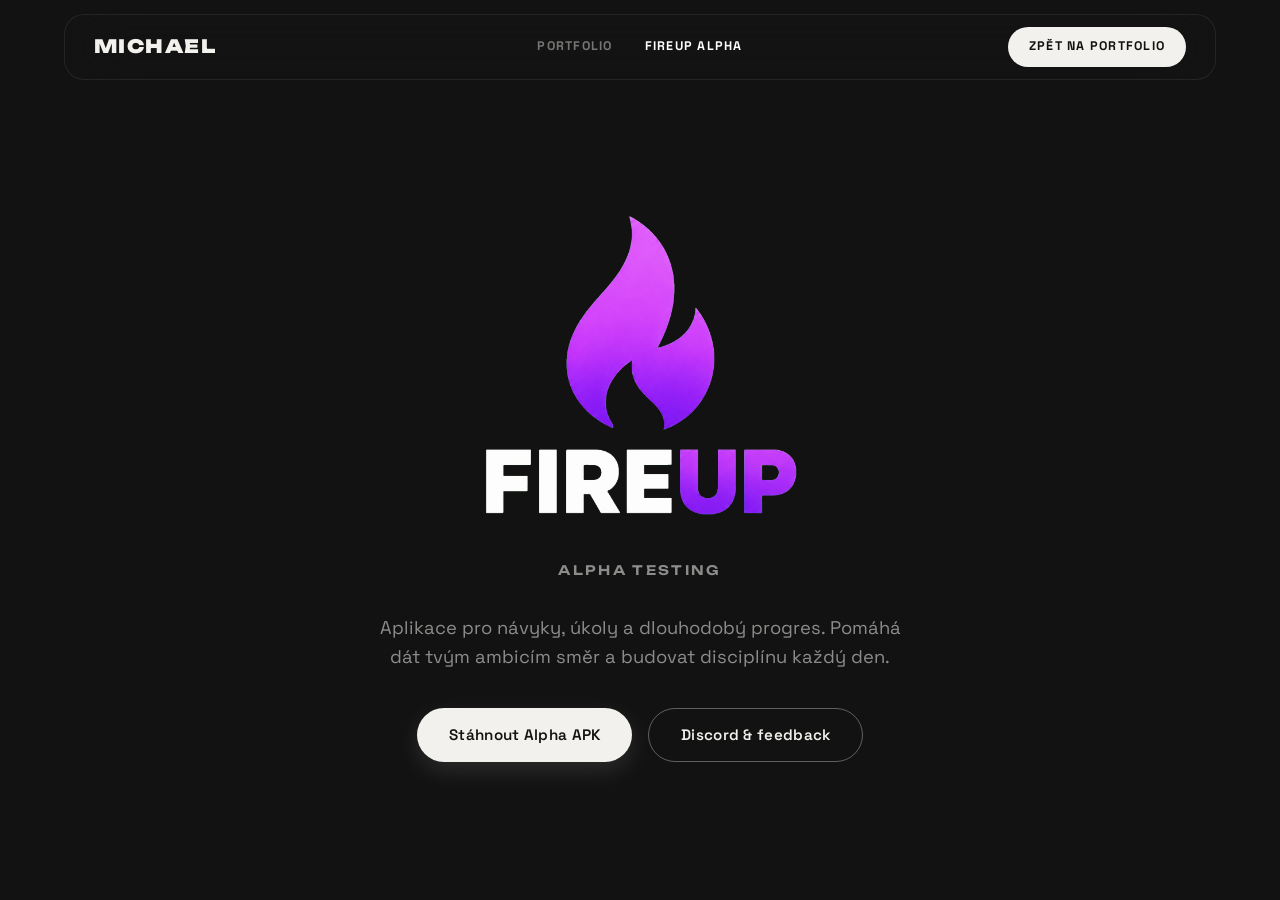
==== fireup-alpha.html @ be960aa8 "Use transparent FireUp Alpha logo" ====
<!doctype html>
<html lang="cs">
<head>
  <meta charset="UTF-8" />
  <meta name="viewport" content="width=device-width, initial-scale=1.0" />
  <meta name="theme-color" content="#121212" />
  <title>FireUp — Alpha Testing</title>
  <meta name="description" content="FireUp Alpha Testing — aplikace pro návyky, úkoly a dlouhodobý progres." />
  <link rel="preconnect" href="https://fonts.googleapis.com" />
  <link rel="preconnect" href="https://fonts.gstatic.com" crossorigin />
  <link href="https://fonts.googleapis.com/css2?family=Unbounded:wght@400;600;800;900&family=Space+Grotesk:wght@300;400;500;600;700&display=swap" rel="stylesheet" />
  <link rel="stylesheet" href="style.css" />
  <style>
    .alpha-nav .nav-links a.active { color: #fff; }
    .alpha-hero { overflow: hidden; }
    .alpha-logo { display: block; width: min(72vw, 360px); margin: 0 auto 1.15rem; }
    .alpha-label { margin: 0; color: var(--text-dim); font: 600 clamp(.68rem, 1.4vw, .82rem)/1 var(--font-display); letter-spacing: .18em; }
    .alpha-hero .hero-desc { max-width: 38rem; }
    .alpha-hero .hero-cta { margin-top: 2.3rem; }
    .alpha-note { margin-top: 1.7rem; color: var(--text-dim); font-size: .8rem; letter-spacing: .04em; }
    @media (max-width: 960px) {
      .alpha-nav .alpha-nav-back { display: inline-flex; font-size: .68rem; padding: .52rem .85rem; }
    }
    @media (max-width: 768px) {
      .alpha-hero { padding-top: 7rem; padding-bottom: 5rem; }
      .alpha-logo { width: min(76vw, 300px); margin-bottom: 1rem; }
      .alpha-hero .hero-desc { margin-top: 1.5rem; max-width: 33rem; }
      .alpha-hero .hero-cta { width: min(100%, 340px); flex-direction: column; gap: .7rem; }
      .alpha-hero .hero-cta .btn { width: 100%; }
      .alpha-note { margin-top: 1.35rem; font-size: .68rem; }
    }
    @media (max-width: 480px) {
      .alpha-nav { left: 10px; right: 10px; }
      .alpha-nav .nav-logo { font-size: .92rem; }
      .alpha-hero .hero-sub-line { font-size: .7rem; letter-spacing: .1em; }
    }
  </style>
</head>
<body>
  <div class="cursor-dot" id="cursorDot"></div>
  <div class="cursor-ring" id="cursorRing"></div>
  <div class="bg-fx" aria-hidden="true">
    <video class="bg-video" autoplay muted loop playsinline preload="auto"><source src="assets/bg-video.mp4" type="video/mp4" /></video>
    <div class="bg-video-overlay"></div>
  </div>
  <header class="nav alpha-nav">
    <a href="index.html#top" class="nav-logo">MICHAEL</a>
    <nav class="nav-links" aria-label="Navigace">
      <a href="index.html#top">Portfolio</a>
      <a href="fireup-alpha.html" class="active">FireUp Alpha</a>
    </nav>
    <div class="nav-right"><a href="index.html#top" class="nav-cta alpha-nav-back">Zpět na portfolio</a></div>
  </header>
  <main>
    <section class="hero alpha-hero">
      <img class="alpha-logo" src="assets/fireup-logo-transparent.png" alt="FireUp" />
      <p class="alpha-label">ALPHA TESTING</p>
      <p class="hero-desc">Aplikace pro návyky, úkoly a dlouhodobý progres. Pomáhá dát tvým ambicím směr a budovat disciplínu každý den.</p>
      <div class="hero-cta">
        <a class="btn btn-primary" href="https://drive.google.com/file/d/1XCFKYwgIGp7cl-cR1j8GHdlt7uGXHxpn/view?usp=sharing" target="_blank" rel="noreferrer">Stáhnout Alpha APK</a>
        <a class="btn btn-ghost" href="https://discord.gg/AG5q3e22E" target="_blank" rel="noreferrer">Discord &amp; feedback</a>
      </div>
    </section>
  </main>
  <script>
    (() => {
      if (!window.matchMedia('(hover: hover)').matches) return;
      const ring = document.getElementById('cursorRing');
      let mouseX = -100, mouseY = -100, ringX = -100, ringY = -100;
      window.addEventListener('mousemove', event => { mouseX = event.clientX; mouseY = event.clientY; }, { passive: true });
      const render = () => {
        ringX += (mouseX - ringX) * .32;
        ringY += (mouseY - ringY) * .32;
        ring.style.transform = `translate(${ringX}px, ${ringY}px) translate(-50%, -50%)`;
        requestAnimationFrame(render);
      };
      document.querySelectorAll('a').forEach(link => {
        link.addEventListener('mouseenter', () => ring.classList.add('hovering'));
        link.addEventListener('mouseleave', () => ring.classList.remove('hovering'));
      });
      render();
    })();
  </script>
</body>
</html>
---- style.css ----
/* ============================================================
   MICHAEL — Video Editor Portfolio
   Neon / motion — dark base, violet–cyan–magenta glow
   ============================================================ */

:root {
  --bg: #121212;
  --bg-soft: #1b1b1a;
  --ink: #f2f1ed;
  --ink-soft: #d8d6d1;
  --gray: #8f8d88;
  --text: #f2f1ed;
  --text-dim: rgba(242, 241, 237, 0.55);
  --card: rgba(255, 255, 255, 0.04);
  --border: rgba(255, 255, 255, 0.12);
  --font-display: 'Unbounded', sans-serif;
  --font-body: 'Space Grotesk', sans-serif;
  --ease: cubic-bezier(0.22, 1, 0.36, 1);
}

* { margin: 0; padding: 0; box-sizing: border-box; }

html {
  scrollbar-width: none;
  width: 100%;
  overflow-x: hidden;
}

body {
  background: var(--bg);
  color: var(--text);
  font-family: var(--font-body);
  overflow-x: hidden;
  line-height: 1.6;
  -ms-overflow-style: none;
  width: 100%;
  max-width: 100%;
}

html::-webkit-scrollbar,
body::-webkit-scrollbar {
  display: none;
}

::selection { background: var(--ink); color: var(--bg); }

a { color: inherit; text-decoration: none; }

.accent {
  background: linear-gradient(120deg, var(--ink), var(--gray));
  -webkit-background-clip: text;
  background-clip: text;
  color: transparent;
}

.gradient-text {
  background: linear-gradient(120deg, var(--ink) 0%, var(--gray) 50%, var(--ink) 100%);
  background-size: 200% 200%;
  -webkit-background-clip: text;
  background-clip: text;
  color: transparent;
  animation: gradientShift 6s ease infinite;
}

@keyframes gradientShift {
  0%, 100% { background-position: 0% 50%; }
  50% { background-position: 100% 50%; }
}

.outline-text {
  color: transparent;
  -webkit-text-stroke: 1.5px rgba(242, 241, 237, 0.75);
}

/* ===== PRELOADER ===== */
.preloader {
  position: fixed;
  inset: 0;
  background: var(--bg);
  z-index: 1000;
  display: flex;
  align-items: center;
  justify-content: center;
  transition: opacity 0.6s var(--ease), visibility 0.6s;
}
.preloader.done { opacity: 0; visibility: hidden; }
.preloader-inner { text-align: center; }
.preloader-logo-img {
  height: clamp(56px, 10vw, 88px);
  display: block;
  margin: 0 auto 1.2rem;
  animation: pulse 2s ease infinite;
}
.preloader-count {
  font-size: 0.9rem;
  letter-spacing: 0.3em;
  color: var(--text-dim);
}

/* ===== CURSOR ===== */
.cursor-dot, .cursor-ring {
  position: fixed;
  top: 0; left: 0;
  pointer-events: none;
  border-radius: 50%;
  z-index: 999;
  transform: translate(-50%, -50%);
}
.cursor-dot { display: none; }
.cursor-ring {
  width: 26px; height: 26px;
  background: #ffffff;
  mix-blend-mode: difference;
  transition: width 0.25s var(--ease), height 0.25s var(--ease);
}
.cursor-ring.hovering {
  width: 58px; height: 58px;
}
@media (hover: hover) and (min-width: 769px) {
  html,
  body,
  a,
  button,
  input,
  textarea,
  select,
  label,
  video,
  .work-card,
  [role="button"] {
    cursor: none !important;
  }
}
@media (hover: none), (max-width: 768px) {
  .cursor-dot, .cursor-ring { display: none; }
}

/* ===== BACKGROUND FX — fullscreen video ===== */
.bg-fx { position: fixed; inset: 0; z-index: -1; overflow: hidden; background: var(--bg); }
.bg-video {
  position: absolute;
  inset: 0;
  width: 100%;
  height: 100%;
  object-fit: cover;
}
.bg-video-overlay {
  position: absolute;
  inset: 0;
  background: linear-gradient(to bottom, rgba(18, 18, 18, 0.55), rgba(18, 18, 18, 0.78));
}

/* ===== NAV — floating rounded bar, pill items ===== */
.nav {
  position: fixed;
  top: 14px; left: 15%; right: 15%;
  z-index: 100;
  display: flex;
  align-items: center;
  justify-content: space-between;
  gap: 1rem;
  padding: 0.75rem clamp(1.1rem, 3vw, 1.8rem);
  background: rgba(20, 20, 20, 0.5);
  backdrop-filter: blur(32px) saturate(150%);
  -webkit-backdrop-filter: blur(32px) saturate(150%);
  border: 1px solid rgba(255, 255, 255, 0.08);
  border-radius: 20px;
  transition: background 0.4s;
  color: #f2f1ed;
}
.nav.scrolled { background: rgba(20, 20, 20, 0.75); }
.nav-logo {
  font-family: var(--font-display);
  font-weight: 900;
  font-size: 1.15rem;
  letter-spacing: 0.08em;
}
.nav-links {
  display: flex;
  gap: 0.3rem;
  position: absolute;
  left: 50%;
  transform: translateX(-50%);
}
.nav-links a {
  font-size: 0.78rem;
  font-weight: 700;
  letter-spacing: 0.1em;
  text-transform: uppercase;
  color: rgba(242, 241, 237, 0.45);
  padding: 0.55rem 0.85rem;
  transition: color 0.3s;
}
.nav-links a:hover { color: rgba(242, 241, 237, 0.8); }
.nav-links a.active {
  color: #ffffff;
}

.nav-right { display: flex; align-items: center; gap: 0.7rem; }

.lang-switch {
  display: flex;
  align-items: center;
  border: 1px solid rgba(255, 255, 255, 0.16);
  border-radius: 999px;
  padding: 0.22rem;
  font-size: 0.75rem;
  font-weight: 700;
  letter-spacing: 0.08em;
}
.lang-switch button {
  background: none;
  border: none;
  color: rgba(242, 241, 237, 0.45);
  font: inherit;
  cursor: pointer;
  padding: 0.32rem 0.75rem;
  border-radius: 999px;
  transition: color 0.3s, background 0.3s;
}
.lang-switch button.active {
  color: #121212;
  background: #f2f1ed;
}

.nav-cta {
  display: inline-flex;
  align-items: center;
  background: #f2f1ed;
  color: #121212;
  font-size: 0.78rem;
  font-weight: 700;
  letter-spacing: 0.1em;
  text-transform: uppercase;
  padding: 0.62rem 1.3rem;
  border-radius: 999px;
  transition: transform 0.3s var(--ease), box-shadow 0.3s;
  will-change: transform;
}
.nav-cta:hover { box-shadow: 0 6px 22px rgba(242, 241, 237, 0.25); }

.nav-burger {
  display: none;
  background: none;
  border: none;
  cursor: pointer;
  flex-direction: column;
  gap: 6px;
  padding: 6px;
}
.nav-burger span {
  display: block;
  width: 26px; height: 2px;
  background: #f2f1ed;
  transition: transform 0.35s var(--ease), opacity 0.3s;
}
.nav-burger.open span:first-child { transform: translateY(4px) rotate(45deg); }
.nav-burger.open span:last-child { transform: translateY(-4px) rotate(-45deg); }

.mobile-menu {
  position: fixed;
  inset: 0;
  z-index: 90;
  background: rgba(16, 16, 16, 0.96);
  backdrop-filter: blur(20px);
  color: #f2f1ed;
  display: flex;
  flex-direction: column;
  align-items: center;
  justify-content: center;
  gap: 2.2rem;
  opacity: 0;
  visibility: hidden;
  transition: opacity 0.4s, visibility 0.4s;
}
.mobile-menu.open { opacity: 1; visibility: visible; }
.mobile-menu a {
  font-family: var(--font-display);
  font-size: 1.6rem;
  font-weight: 600;
}

/* ===== BUTTONS ===== */
.btn {
  display: inline-flex;
  align-items: center;
  justify-content: center;
  padding: 0.85rem 2rem;
  border-radius: 999px;
  font-weight: 600;
  font-size: 0.95rem;
  letter-spacing: 0.02em;
  transition: transform 0.3s var(--ease), box-shadow 0.3s, background 0.3s, color 0.3s;
  will-change: transform;
}
.btn-small { padding: 0.55rem 1.3rem; font-size: 0.85rem; }
.btn-primary, .btn-small {
  background: var(--ink);
  color: #121212;
  box-shadow: 0 8px 24px rgba(242, 241, 237, 0.12);
}
.btn-primary:hover, .btn-small:hover {
  box-shadow: 0 12px 36px rgba(242, 241, 237, 0.22);
}
.btn-ghost {
  border: 1px solid rgba(242, 241, 237, 0.35);
  color: var(--text);
  background: transparent;
}
.btn-ghost:hover {
  border-color: var(--ink);
  background: rgba(255, 255, 255, 0.06);
}

/* ===== HERO ===== */
.hero {
  min-height: 100svh;
  display: flex;
  flex-direction: column;
  justify-content: center;
  align-items: center;
  text-align: center;
  padding: 7rem clamp(1.2rem, 4vw, 3rem) 4rem;
  position: relative;
}
.hero-eyebrow {
  display: inline-flex;
  align-items: center;
  gap: 0.6rem;
  font-size: 0.85rem;
  letter-spacing: 0.15em;
  text-transform: uppercase;
  color: var(--text-dim);
  border: 1px solid var(--border);
  border-radius: 999px;
  padding: 0.5rem 1.2rem;
  margin-bottom: 2.2rem;
  background: var(--card);
}
.pulse-dot {
  width: 8px; height: 8px;
  border-radius: 50%;
  background: var(--ink);
  animation: pulse 1.8s ease infinite;
}
@keyframes pulse {
  0%, 100% { transform: scale(1); opacity: 1; }
  50% { transform: scale(0.6); opacity: 0.5; }
}

.hero-title {
  font-family: var(--font-display);
  font-weight: 900;
  line-height: 1.02;
  display: flex;
  flex-direction: column;
  align-items: stretch;
  gap: 0.6rem;
  width: fit-content;
  max-width: 100%;
}
.hero-line {
  display: block;
  font-size: clamp(3.2rem, 12vw, 9rem);
  overflow: hidden;
}
.hero-word {
  display: inline-block;
  animation: riseUp 1s var(--ease) both;
  animation-delay: 0.15s;
}
.accent-red {
  color: #ff2d2d;
}
.hero-word.gradient-text { animation-delay: 0.28s; }
@keyframes riseUp {
  from { transform: translateY(110%); }
  to { transform: translateY(0); }
}
.hero-sub-line {
  font-family: 'Syne', sans-serif;
  font-size: clamp(0.95rem, 2.7vw, 1.85rem);
  font-weight: 700;
  letter-spacing: 0.065em;
  display: flex;
  align-items: center;
  justify-content: space-between;
  gap: clamp(0.22rem, 0.8vw, 0.72rem);
  flex-wrap: nowrap;
  width: 100%;
  overflow: visible;
  animation: fadeIn 1.2s ease 0.55s both;
}
.hero-role {
  white-space: nowrap;
  background: linear-gradient(120deg, var(--ink) 0%, var(--gray) 50%, var(--ink) 100%);
  background-size: 200% 200%;
  -webkit-background-clip: text;
  background-clip: text;
  color: transparent;
  animation: gradientShift 6s ease infinite;
}
.hero-amp {
  white-space: nowrap;
}
.hero-amp {
  font-family: var(--font-body);
  font-weight: 300;
  color: rgba(242, 241, 237, 0.4);
}
@keyframes fadeIn { from { opacity: 0; } to { opacity: 1; } }

.hero-desc {
  max-width: min(920px, 100%);
  margin-top: 2.2rem;
  color: var(--text-dim);
  font-size: clamp(1rem, 1.6vw, 1.15rem);
  text-wrap: balance;
}
.hero-desc br {
  display: block;
}
.hero-cta {
  display: flex;
  gap: 1rem;
  margin-top: 2.6rem;
  flex-wrap: nowrap;
  justify-content: center;
}
.hero-scroll {
  position: absolute;
  bottom: 2rem;
  display: flex;
  flex-direction: column;
  align-items: center;
  gap: 0.6rem;
  font-size: 0.75rem;
  letter-spacing: 0.3em;
  text-transform: uppercase;
  color: var(--text-dim);
}
.scroll-line {
  width: 1px; height: 48px;
  background: linear-gradient(to bottom, var(--ink), transparent);
  animation: scrollPulse 2s ease infinite;
  transform-origin: top;
}
@keyframes scrollPulse {
  0% { transform: scaleY(0); opacity: 1; }
  70% { transform: scaleY(1); opacity: 1; }
  100% { transform: scaleY(1); opacity: 0; }
}

/* ===== MARQUEE ===== */
.marquee {
  overflow: hidden;
  position: relative;
  width: 100%;
  max-width: 100%;
  margin-inline: 0;
  border-top: 1px solid var(--border);
  border-bottom: 1px solid var(--border);
  padding: 1.1rem 0;
  background: rgba(10, 10, 10, 0.42);
  backdrop-filter: blur(18px) brightness(0.72);
  -webkit-backdrop-filter: blur(18px) brightness(0.72);
}
.marquee-track {
  display: flex;
  align-items: center;
  gap: 2.5rem;
  min-width: max-content;
  width: max-content;
  animation: marquee 68s linear infinite;
  font-family: var(--font-display);
  font-size: 1rem;
  font-weight: 600;
  letter-spacing: 0.12em;
  white-space: nowrap;
}
.marquee-track i {
  font-style: normal;
  color: rgba(242, 241, 237, 0.35);
}
@keyframes marquee { to { transform: translateX(-50%); } }
.marquee:hover .marquee-track { animation-play-state: paused; }

/* ===== SECTIONS ===== */
.section {
  max-width: 1200px;
  margin: 0 auto;
  padding: clamp(5rem, 10vw, 8.5rem) clamp(1.2rem, 4vw, 3rem);
  position: relative;
  z-index: 1;
}
.section::before,
.stats::before,
.footer::before {
  content: '';
  position: absolute;
  top: 0;
  bottom: 0;
  left: 50%;
  width: 100vw;
  transform: translateX(-50%);
  z-index: -1;
  background: rgba(10, 10, 10, 0.38);
  backdrop-filter: blur(16px) brightness(0.78);
  -webkit-backdrop-filter: blur(16px) brightness(0.78);
  pointer-events: none;
}
.section-head { margin-bottom: 3.5rem; position: relative; }
.section-num {
  font-family: var(--font-display);
  font-size: 0.85rem;
  font-weight: 600;
  color: var(--gray);
  letter-spacing: 0.3em;
  display: block;
  margin-bottom: 0.8rem;
}
.section-head h2 {
  font-family: var(--font-display);
  font-size: clamp(2rem, 5.5vw, 3.6rem);
  font-weight: 800;
  line-height: 1.1;
}
.section-head p {
  margin-top: 1rem;
  color: var(--text-dim);
  max-width: 480px;
  font-size: 1.05rem;
}

/* ===== WORK GRID ===== */
.work-group + .work-group { margin-top: 3.2rem; }
.work-group-label {
  font-family: 'Syne', sans-serif;
  font-size: 0.82rem;
  font-weight: 700;
  letter-spacing: 0.28em;
  text-transform: uppercase;
  color: var(--gray);
  margin-bottom: 1.3rem;
  display: flex;
  align-items: center;
  gap: 1rem;
}
.work-group-label::after {
  content: '';
  flex: 1;
  height: 1px;
  background: var(--border);
}
.work-grid {
  display: grid;
  grid-template-columns: repeat(auto-fill, minmax(300px, 1fr));
  gap: 1.6rem;
}
.reels-grid { grid-template-columns: repeat(3, minmax(0, 1fr)); }
.reels-grid .work-thumb { aspect-ratio: 9 / 16; }
.reels-grid .work-views {
  bottom: auto;
  top: 1rem;
  left: 50%;
  transform: translateX(-50%);
  font-size: 1.05rem;
  padding: 0.5rem 1.1rem;
  gap: 0.5rem;
}
.reels-grid .eye-icon { width: 18px; height: 18px; }
@media (max-width: 640px) {
  .reels-grid { grid-template-columns: 1fr; }
  .reels-grid .work-card { max-width: 340px; margin: 0 auto; width: 100%; }
}
.work-card {
  border-radius: 20px;
  overflow: hidden;
  background: var(--card);
  border: 1px solid var(--border);
  cursor: pointer;
  transition: border-color 0.4s, box-shadow 0.4s;
  transform-style: preserve-3d;
  will-change: transform;
}
.work-card:hover { border-color: rgba(242,241,237,0.45); box-shadow: 0 18px 50px -12px rgba(0,0,0,0.7); }

.work-thumb {
  position: relative;
  aspect-ratio: 16 / 9;
  overflow: hidden;
}
.thumb-gradient {
  position: absolute; inset: 0;
  transition: transform 0.6s var(--ease);
}
.thumb-img,
.thumb-video {
  position: absolute; inset: 0;
  width: 100%; height: 100%;
  object-fit: cover;
  object-position: center;
  transition: transform 0.6s var(--ease);
}
.thumb-video { object-position: center; }
.work-card:hover .thumb-gradient,
.work-card:hover .thumb-img,
.work-card:hover .thumb-video { transform: scale(1.07); }
.work-card:hover .thumb-video ~ .play-badge,
.work-card.video-active .thumb-video ~ .play-badge { opacity: 0; }
.work-card.video-active .thumb-video { transform: none; }
.tg-1 { background: linear-gradient(135deg, #0d0d0d 0%, #3d3d3d 55%, #8a8a8a 130%); }
.tg-2 { background: linear-gradient(135deg, #1c1c1c 0%, #565656 55%, #b0b0b0 130%); }
.tg-3 { background: linear-gradient(135deg, #050505 0%, #2a2a2a 55%, #6e6e6e 130%); }
.tg-4 { background: linear-gradient(135deg, #161616 0%, #4a4a4a 55%, #9c9c9c 130%); }
.tg-5 { background: linear-gradient(135deg, #0a0a0a 0%, #333333 45%, #c4c4c4 140%); }
.tg-6 { background: linear-gradient(135deg, #101010 0%, #454545 55%, #a6a6a6 130%); }
.thumb-gradient::after {
  content: '';
  position: absolute; inset: 0;
  background:
    radial-gradient(circle at 75% 25%, rgba(255,255,255,0.18), transparent 45%),
    linear-gradient(to top, rgba(7,7,13,0.55), transparent 55%);
}

.play-badge {
  position: absolute;
  top: 50%; left: 50%;
  transform: translate(-50%, -50%) scale(0.85);
  width: 62px; height: 62px;
  border-radius: 50%;
  display: flex;
  align-items: center;
  justify-content: center;
  font-size: 1.15rem;
  color: #fff;
  background: rgba(7, 7, 13, 0.45);
  backdrop-filter: blur(8px);
  border: 1px solid rgba(255,255,255,0.25);
  opacity: 0;
  transition: opacity 0.35s, transform 0.45s var(--ease);
  padding-left: 4px;
  pointer-events: none;
}
.work-card:hover .play-badge {
  opacity: 1;
  transform: translate(-50%, -50%) scale(1);
}
.work-views {
  position: absolute;
  bottom: 0.9rem; left: 1rem;
  display: inline-flex;
  align-items: center;
  gap: 0.4rem;
  font-size: 0.8rem;
  font-weight: 600;
  letter-spacing: 0.05em;
  background: rgba(7,7,13,0.55);
  backdrop-filter: blur(6px);
  padding: 0.3rem 0.7rem;
  border-radius: 999px;
  border: 1px solid rgba(255,255,255,0.12);
  pointer-events: none;
}
.sound-toggle {
  position: absolute;
  right: 1rem;
  bottom: 4.2rem;
  z-index: 3;
  display: inline-flex;
  align-items: center;
  justify-content: center;
  min-width: 5.6rem;
  height: 2rem;
  padding: 0 0.75rem;
  border: 1px solid rgba(255,255,255,0.18);
  border-radius: 999px;
  background: rgba(7,7,13,0.62);
  color: var(--text);
  font-family: var(--font-body);
  font-size: 0.72rem;
  font-weight: 700;
  letter-spacing: 0.08em;
  text-transform: uppercase;
  backdrop-filter: blur(8px);
  cursor: pointer;
}
.sound-toggle:hover,
.sound-toggle:focus-visible {
  border-color: rgba(242,241,237,0.55);
  outline: none;
}
.eye-icon {
  width: 14px;
  height: 14px;
  flex-shrink: 0;
  opacity: 0.85;
}
.work-info { padding: 1.3rem 1.4rem 1.5rem; }
.work-info h3 {
  font-size: 1.05rem;
  font-weight: 600;
  line-height: 1.4;
  margin-bottom: 0.8rem;
}
.work-tags { display: flex; gap: 0.5rem; flex-wrap: wrap; }
.work-tags span {
  font-size: 0.72rem;
  font-weight: 600;
  letter-spacing: 0.08em;
  text-transform: uppercase;
  color: var(--text-dim);
  border: 1px solid var(--border);
  padding: 0.25rem 0.65rem;
  border-radius: 999px;
  white-space: nowrap;
}

/* ===== STATS ===== */
.stats {
  max-width: 1200px;
  margin: 0 auto;
  padding: 0 clamp(1.2rem, 4vw, 3rem);
  display: grid;
  grid-template-columns: repeat(auto-fit, minmax(200px, 1fr));
  gap: 1.2rem;
  position: relative;
  z-index: 1;
}
.stat {
  background: var(--card);
  border: 1px solid var(--border);
  border-radius: 20px;
  padding: 2.2rem 1.6rem;
  text-align: center;
  transition: border-color 0.4s, transform 0.4s var(--ease);
}
.stat:hover { border-color: rgba(242,241,237,0.45); transform: translateY(-4px); }
.stat-num, .stat-plus {
  font-family: var(--font-display);
  font-size: clamp(2.2rem, 4.5vw, 3.2rem);
  font-weight: 800;
  color: var(--ink);
}
.stat-label {
  display: block;
  margin-top: 0.6rem;
  color: var(--text-dim);
  font-size: 0.92rem;
}

/* ===== SERVICES — accordion ===== */
.services-list { display: flex; flex-direction: column; }
.service {
  border-bottom: 1px solid var(--border);
  transition: background 0.35s;
}
.service:first-child { border-top: 1px solid var(--border); }
.service:hover, .service.open {
  background: linear-gradient(90deg, rgba(255,255,255,0.04), transparent 70%);
}
.service-head {
  display: grid;
  grid-template-columns: 4rem 1fr auto;
  align-items: center;
  width: 100%;
  gap: 1rem;
  padding: 2rem 1rem;
  background: none;
  border: none;
  color: inherit;
  font: inherit;
  text-align: left;
  cursor: pointer;
}
.service-num {
  font-family: var(--font-display);
  font-size: 0.85rem;
  color: var(--text-dim);
  letter-spacing: 0.2em;
}
.service h3 {
  font-family: var(--font-display);
  font-size: clamp(1.2rem, 2.6vw, 1.7rem);
  font-weight: 600;
}
.service-toggle {
  font-size: 1.9rem;
  font-weight: 200;
  line-height: 1;
  color: var(--text-dim);
  transition: transform 0.4s var(--ease), color 0.3s;
}
.service.open .service-toggle {
  transform: rotate(45deg);
  color: var(--ink);
}
.service-body {
  max-height: 0;
  overflow: hidden;
  transition: max-height 0.5s var(--ease);
}
.service-body p {
  color: var(--text-dim);
  font-size: 1rem;
  max-width: 620px;
  padding: 0 1rem 2rem calc(5rem + 1rem);
}

/* ===== ABOUT ===== */
.about {
  display: grid;
  grid-template-columns: 0.85fr 1.15fr;
  gap: clamp(2rem, 6vw, 5rem);
  align-items: center;
}
.about-visual { position: relative; }
.about-photo {
  aspect-ratio: 4 / 5;
  border-radius: 24px;
  background:
    linear-gradient(160deg, rgba(255,255,255,0.07), rgba(255,255,255,0.02)),
    var(--bg-soft);
  border: 1px solid var(--border);
  display: flex;
  align-items: center;
  justify-content: center;
  font-family: var(--font-display);
  font-size: 0.85rem;
  letter-spacing: 0.25em;
  color: var(--text-dim);
  position: relative;
  z-index: 1;
  overflow: hidden;
}
.about-photo-img {
  position: absolute;
  inset: 0;
  width: 100%;
  height: 100%;
  object-fit: cover;
  object-position: 50% 22%;
  z-index: 2;
  border-radius: inherit;
}
.about-photo-glow {
  position: absolute;
  inset: 10%;
  background: linear-gradient(135deg, rgba(242,241,237,0.5), rgba(143,141,136,0.4));
  filter: blur(60px);
  opacity: 0.25;
  z-index: 0;
  animation: gradientShift 8s ease infinite;
  background-size: 200% 200%;
}
.about-text p {
  color: var(--text-dim);
  font-size: 1.08rem;
  margin-bottom: 1.4rem;
}
.tools { margin-top: 2.2rem; }
.tools-label {
  font-size: 0.78rem;
  letter-spacing: 0.25em;
  text-transform: uppercase;
  color: var(--gray);
  display: block;
  margin-bottom: 1rem;
}
.tools-row { display: flex; flex-wrap: wrap; gap: 0.6rem; }
.tools-row span {
  border: 1px solid var(--border);
  background: var(--card);
  padding: 0.5rem 1.1rem;
  border-radius: 999px;
  font-size: 0.88rem;
  font-weight: 500;
  transition: border-color 0.3s, box-shadow 0.3s;
}
.tools-row span:hover {
  border-color: var(--ink);
  box-shadow: 0 4px 16px rgba(242,241,237,0.15);
}

/* ===== CONTACT ===== */
.contact { text-align: center; }
.contact-head p { margin-left: auto; margin-right: auto; }
.cta-title {
  max-width: 100%;
  line-height: 0.98;
  text-align: center;
}
.cta-title .accent-red {
  color: #ff2d2d;
  display: inline-block;
}
.contact-head p {
  margin-top: 1.15rem;
  font-size: clamp(1.05rem, 2.2vw, 1.38rem);
  line-height: 1.2;
  color: rgba(242, 241, 237, 0.84);
  max-width: 720px;
}
.contact-mail {
  display: inline-flex;
  align-items: baseline;
  gap: 1rem;
  margin: 1.5rem 0 3rem;
  font-family: var(--font-display);
  font-size: clamp(1.15rem, 3.6vw, 2.4rem);
  font-weight: 600;
  position: relative;
  transition: text-shadow 0.4s;
}
.contact-mail-text {
  color: var(--ink);
}
.contact-mail::after {
  content: '';
  position: absolute;
  left: 0; bottom: -8px;
  width: 100%; height: 2px;
  background: var(--ink);
  transform: scaleX(0);
  transform-origin: left;
  transition: transform 0.5s var(--ease);
}
.contact-mail:hover::after { transform: scaleX(1); }
.contact-mail-arrow {
  color: var(--gray);
  transition: transform 0.35s var(--ease);
}
.contact-mail:hover .contact-mail-arrow { transform: translate(6px, -6px); }

.contact-open {
  margin: 2rem auto 2.4rem;
}

html.form-open,
body.form-open {
  overflow: hidden;
  height: 100%;
  touch-action: none;
}

.contact-form {
  position: fixed;
  inset: 0;
  z-index: 200;
  width: 100%;
  min-height: 100svh;
  margin: 0;
  padding: clamp(1.4rem, 5vw, 4rem);
  display: flex;
  flex-direction: column;
  justify-content: center;
  gap: 1rem;
  background: rgba(7, 7, 7, 0.78);
  backdrop-filter: blur(26px) brightness(0.72);
  -webkit-backdrop-filter: blur(26px) brightness(0.72);
  text-align: left;
  opacity: 0;
  visibility: hidden;
  overflow: hidden;
  pointer-events: none;
  transform: scale(0.98);
  transition: opacity 0.35s, visibility 0.35s, transform 0.45s var(--ease);
}
.contact-form.open {
  opacity: 1;
  visibility: visible;
  pointer-events: auto;
  transform: scale(1);
}
.contact-form.reveal {
  transform: scale(0.98);
}
.contact-form.reveal.open,
.contact-form.reveal.visible.open {
  opacity: 1;
  transform: scale(1);
}
.contact-form > * {
  width: min(100%, 680px);
  margin-left: auto;
  margin-right: auto;
}
.form-close {
  position: absolute;
  top: clamp(1rem, 4vw, 2rem);
  right: clamp(1rem, 4vw, 2rem);
  width: 3rem;
  height: 3rem;
  border: 1px solid var(--border);
  border-radius: 999px;
  background: rgba(255, 255, 255, 0.06);
  color: var(--ink);
  font-size: 1.8rem;
  line-height: 1;
  font-family: var(--font-body);
}
.form-row {
  display: grid;
  grid-template-columns: 1fr 1fr;
  gap: 1rem;
}
.contact-form input[type="text"],
.contact-form input[type="email"],
.contact-form textarea {
  width: 100%;
  background: var(--card);
  border: 1px solid var(--border);
  border-radius: 14px;
  padding: 0.95rem 1.2rem;
  font-family: var(--font-body);
  font-size: 0.95rem;
  color: var(--text);
  transition: border-color 0.3s, background 0.3s;
  resize: vertical;
}
.contact-form input::placeholder,
.contact-form textarea::placeholder {
  color: var(--text-dim);
}
.contact-form input:focus,
.contact-form textarea:focus {
  outline: none;
  border-color: rgba(242, 241, 237, 0.6);
  background: rgba(255, 255, 255, 0.06);
}
.service-choices {
  border: 1px solid var(--border);
  border-radius: 14px;
  padding: 1rem;
  display: flex;
  flex-wrap: wrap;
  gap: 0.65rem;
}
.service-choices legend {
  padding: 0 0.45rem;
  color: var(--text-dim);
  font-size: 0.8rem;
  font-weight: 700;
  letter-spacing: 0.12em;
  text-transform: uppercase;
}
.service-choices label {
  display: inline-flex;
  align-items: center;
  gap: 0.45rem;
  border: 1px solid var(--border);
  border-radius: 999px;
  padding: 0.48rem 0.78rem;
  color: var(--text-dim);
  font-size: 0.88rem;
  font-weight: 600;
  transition: border-color 0.25s, color 0.25s, background 0.25s;
}
.service-choices label:has(input:checked) {
  border-color: rgba(242, 241, 237, 0.55);
  color: var(--ink);
  background: rgba(255, 255, 255, 0.08);
}
.service-choices input {
  position: absolute;
  opacity: 0;
  pointer-events: none;
}
.contact-form > textarea,
.contact-form > .service-choices {
  width: min(100%, 680px);
  max-width: 680px;
  margin-left: auto;
  margin-right: auto;
}
.contact-form > textarea {
  align-self: center;
  width: min(100%, 680px) !important;
}
.form-actions {
  display: flex;
  justify-content: center;
  gap: 0.8rem;
  flex-wrap: wrap;
  margin-top: 0.4rem;
}
.contact-form .btn { align-self: center; }
.form-status {
  position: fixed;
  inset: 0;
  z-index: 210;
  display: flex;
  align-items: center;
  justify-content: center;
  padding: 1.4rem;
  background: rgba(7, 7, 7, 0.76);
  backdrop-filter: blur(24px) brightness(0.72);
  -webkit-backdrop-filter: blur(24px) brightness(0.72);
  opacity: 0;
  visibility: hidden;
  pointer-events: none;
  transition: opacity 0.3s, visibility 0.3s;
}
.form-status.open {
  opacity: 1;
  visibility: visible;
  pointer-events: auto;
}
.form-status-box {
  width: min(100%, 460px);
  border: 1px solid rgba(255, 255, 255, 0.14);
  border-radius: 20px;
  background: rgba(18, 18, 18, 0.86);
  padding: clamp(1.6rem, 5vw, 2.4rem);
  text-align: center;
  box-shadow: 0 24px 80px rgba(0, 0, 0, 0.42);
}
.form-status-icon {
  width: 4rem;
  height: 4rem;
  margin: 0 auto 1.1rem;
  display: inline-flex;
  align-items: center;
  justify-content: center;
  border-radius: 999px;
  background: rgba(34, 197, 94, 0.16);
  color: #22c55e;
  font-size: 2rem;
  font-weight: 800;
}
.form-status.error .form-status-icon {
  background: rgba(255, 45, 45, 0.16);
  color: #ff2d2d;
}
.form-status h3 {
  font-family: var(--font-display);
  font-size: clamp(1.3rem, 4vw, 1.8rem);
  line-height: 1.12;
}
.form-status p {
  margin: 0.85rem auto 1.4rem;
  color: var(--text-dim);
  max-width: 340px;
}
@media (max-width: 560px) {
  .form-row { grid-template-columns: 1fr; }
  .contact-form {
    justify-content: flex-start;
    padding-top: calc(5.5rem + env(safe-area-inset-top));
  }
  .form-actions .btn {
    flex: 1 1 100%;
  }
}

.socials {
  display: flex;
  justify-content: center;
  gap: clamp(1.2rem, 4vw, 2.5rem);
  flex-wrap: wrap;
}
.socials a {
  color: var(--text-dim);
  font-weight: 500;
  font-size: 0.95rem;
  letter-spacing: 0.04em;
  transition: color 0.3s, text-shadow 0.3s;
}
.socials a:hover {
  color: var(--ink);
}

/* ===== FOOTER ===== */
.footer {
  border-top: 1px solid var(--border);
  padding: 1.8rem clamp(1.2rem, 4vw, 3rem);
  display: flex;
  justify-content: space-between;
  align-items: center;
  gap: 1rem;
  flex-wrap: wrap;
  font-size: 0.85rem;
  color: var(--text-dim);
  position: relative;
  z-index: 1;
}
.footer a { transition: color 0.3s; }
.footer a:hover { color: var(--ink); }

/* ===== REVEAL ANIMATIONS ===== */
.reveal {
  opacity: 0;
  transform: translateY(36px);
  transition: opacity 0.9s var(--ease), transform 0.9s var(--ease);
}
.reveal.visible {
  opacity: 1;
  transform: translateY(0);
}
.tilt.visible {
  transition: opacity 0.9s var(--ease), transform 0.18s ease-out;
}

/* ===== RESPONSIVE ===== */
@media (max-width: 900px) {
  .service-head { grid-template-columns: 3rem 1fr auto; }
  .service-body p { padding-left: calc(4rem + 1rem); }
  .about { grid-template-columns: 1fr; }
  .about-visual { width: 100%; max-width: 380px; margin: 0 auto; }
  .about-photo { width: 100%; }
}
@media (max-width: 768px) {
  .hero {
    min-height: 100svh;
    justify-content: center;
    align-items: center;
    padding: 7.5rem clamp(1rem, 5vw, 1.4rem) 4.5rem;
  }
  .hero-title {
    align-items: stretch;
    margin-left: auto;
    margin-right: auto;
  }
  .hero-scroll { display: none; }
  .hero-sub-line {
    flex-direction: row;
    gap: clamp(0.08rem, 0.55vw, 0.24rem);
    font-size: clamp(0.54rem, 2.55vw, 0.9rem);
    letter-spacing: clamp(0, 0.2vw, 0.035em);
    max-width: 100%;
  }
  .hero-amp { font-size: 0.9em; }
  .hero-desc {
    margin: 1.6rem auto 0;
    width: 100%;
    max-width: 34rem;
    text-align: center;
    font-size: clamp(0.78rem, 3.55vw, 1rem);
    line-height: 1.42;
  }
  .hero-cta {
    margin-top: 2rem;
    gap: 0.7rem;
    width: min(100%, 360px);
  }
  .hero-cta .btn {
    flex: 1 1 0;
    min-width: 0;
    padding: 0.82rem clamp(0.75rem, 3vw, 1.2rem);
    font-size: clamp(0.78rem, 3.6vw, 0.95rem);
    white-space: nowrap;
  }
  .marquee {
    width: 100%;
    max-width: 100%;
    margin-inline: 0;
  }
  .marquee-track {
    animation-duration: 90s;
  }
}
@media (max-width: 1360px) {
  .nav { left: 5%; right: 5%; }
}
@media (max-width: 960px) {
  .nav { left: 16px; right: 16px; }
  .nav-links { display: none; }
  .nav-cta { display: none; }
  .nav-burger { display: flex; }
}
@media (max-width: 768px) {
  .footer { justify-content: center; text-align: center; }
}

@media (prefers-reduced-motion: reduce) {
  *, *::before, *::after {
    animation-duration: 0.01ms !important;
    animation-iteration-count: 1 !important;
    transition-duration: 0.01ms !important;
  }
  html { scroll-behavior: auto; }
  .reveal { opacity: 1; transform: none; }
}
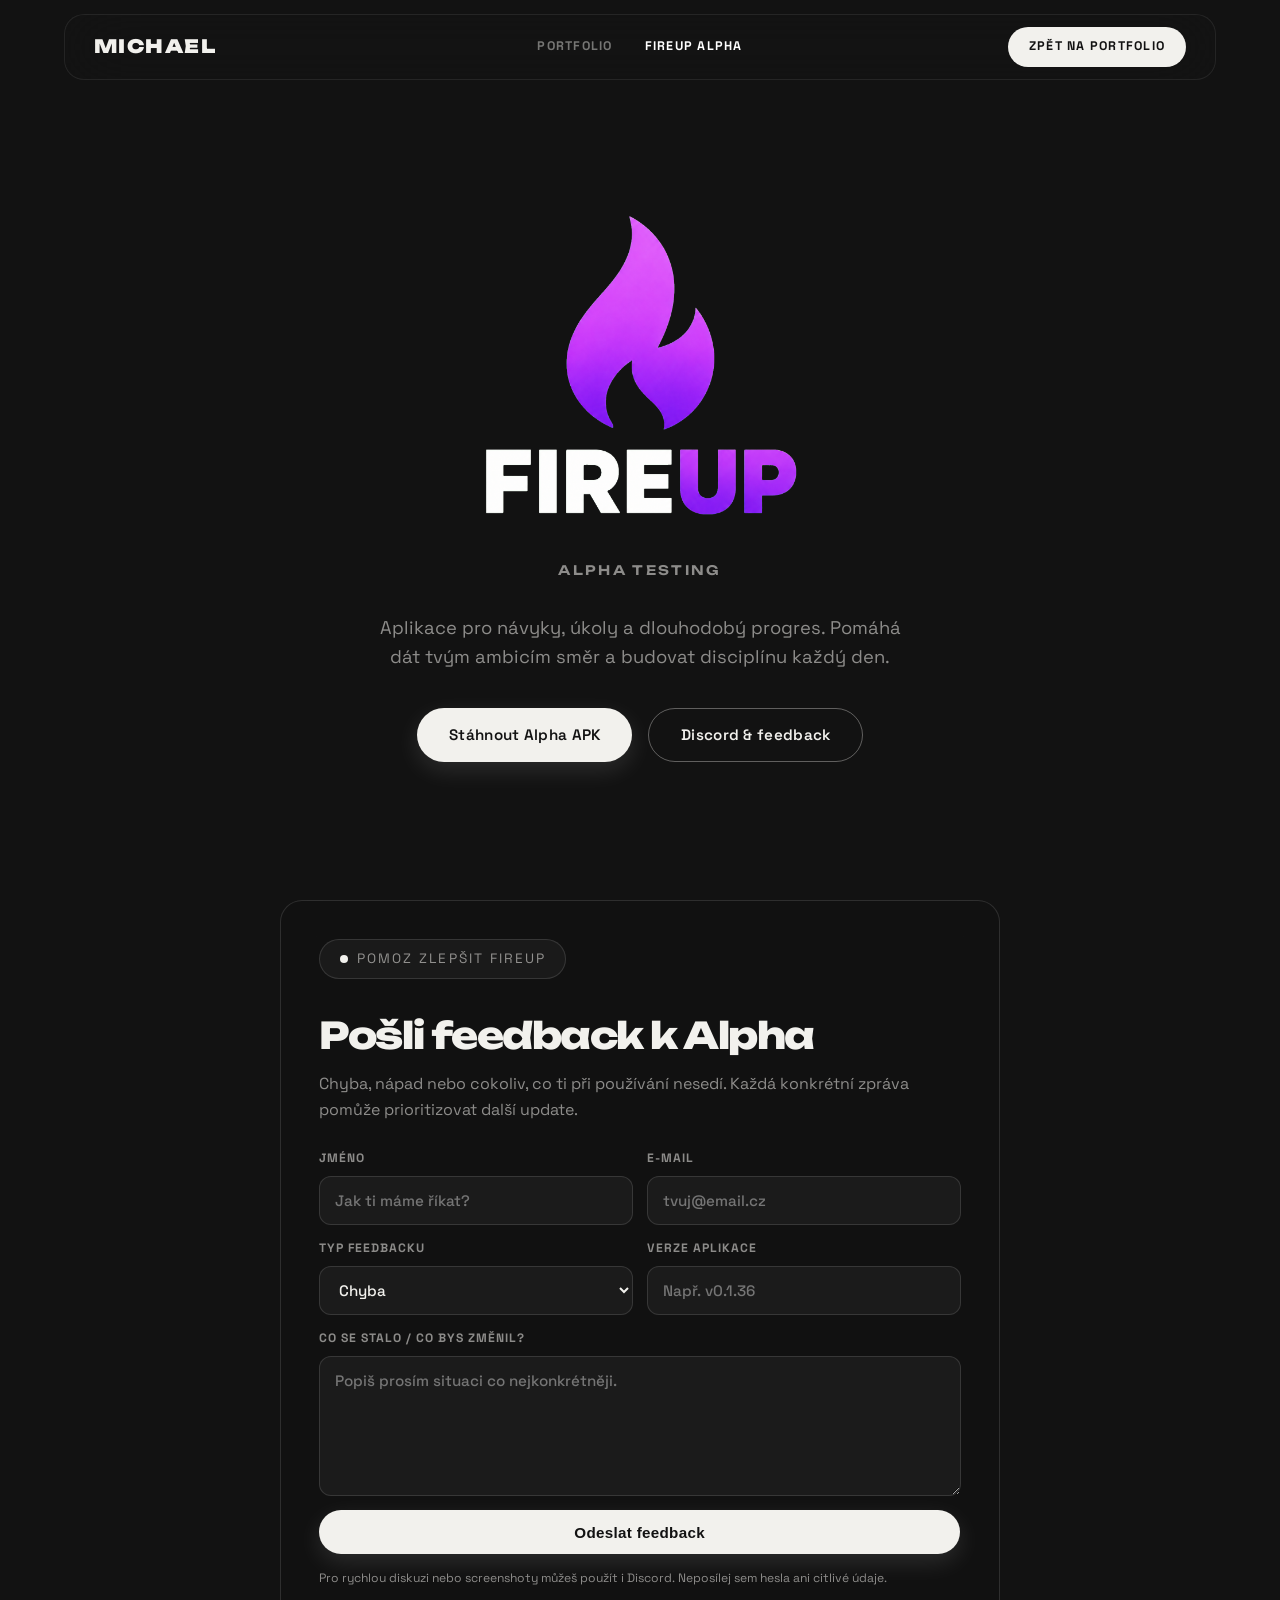
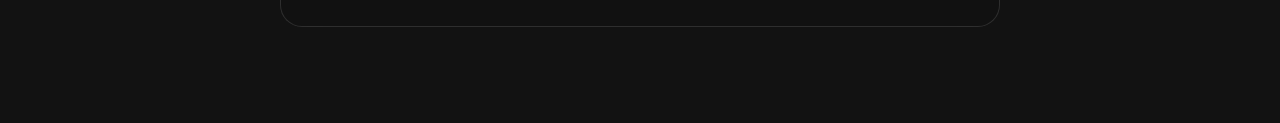
==== commit 68ef75b4: "Add Alpha feedback form" ====
--- a/fireup-alpha.html
+++ b/fireup-alpha.html
@@ -18,6 +18,19 @@
     .alpha-hero .hero-desc { max-width: 38rem; }
     .alpha-hero .hero-cta { margin-top: 2.3rem; }
     .alpha-note { margin-top: 1.7rem; color: var(--text-dim); font-size: .8rem; letter-spacing: .04em; }
+    .alpha-feedback { padding: 0 clamp(1.2rem, 4vw, 3rem) 6rem; }
+    .alpha-feedback-inner { width: min(100%, 720px); margin: 0 auto; padding: clamp(1.5rem, 4vw, 2.4rem); border: 1px solid var(--border); border-radius: 22px; background: rgba(18,18,18,.62); backdrop-filter: blur(20px); }
+    .alpha-feedback-title { margin: 0; font: 800 clamp(1.45rem, 4vw, 2.3rem)/1.15 var(--font-display); letter-spacing: -.04em; }
+    .alpha-feedback-copy { margin: .9rem 0 1.7rem; color: var(--text-dim); }
+    .alpha-form { display: grid; gap: .9rem; }
+    .alpha-form-grid { display: grid; grid-template-columns: 1fr 1fr; gap: .9rem; }
+    .alpha-form label { display: grid; gap: .42rem; color: var(--text-dim); font-size: .76rem; font-weight: 700; letter-spacing: .08em; text-transform: uppercase; }
+    .alpha-form input, .alpha-form select, .alpha-form textarea { width: 100%; border: 1px solid var(--border); border-radius: 12px; padding: .82rem .9rem; background: rgba(255,255,255,.045); color: var(--text); font: 500 .95rem/1.4 var(--font-body); outline: none; }
+    .alpha-form select option { background: #171717; color: var(--text); }
+    .alpha-form textarea { min-height: 140px; resize: vertical; }
+    .alpha-form input:focus, .alpha-form select:focus, .alpha-form textarea:focus { border-color: rgba(242,241,237,.6); background: rgba(255,255,255,.07); }
+    .alpha-form button { border: none; cursor: pointer; }
+    .alpha-form-note { margin: 0; color: var(--text-dim); font-size: .76rem; line-height: 1.55; }
     @media (max-width: 960px) {
       .alpha-nav .alpha-nav-back { display: inline-flex; font-size: .68rem; padding: .52rem .85rem; }
     }
@@ -28,6 +41,8 @@
       .alpha-hero .hero-cta { width: min(100%, 340px); flex-direction: column; gap: .7rem; }
       .alpha-hero .hero-cta .btn { width: 100%; }
       .alpha-note { margin-top: 1.35rem; font-size: .68rem; }
+      .alpha-feedback { padding: 0 1rem 4rem; }
+      .alpha-form-grid { grid-template-columns: 1fr; }
     }
     @media (max-width: 480px) {
       .alpha-nav { left: 10px; right: 10px; }
@@ -61,6 +76,28 @@
         <a class="btn btn-ghost" href="https://discord.gg/AG5q3e22E" target="_blank" rel="noreferrer">Discord &amp; feedback</a>
       </div>
     </section>
+    <section class="alpha-feedback" aria-labelledby="feedback-title">
+      <div class="alpha-feedback-inner">
+        <p class="hero-eyebrow"><span class="pulse-dot"></span> Pomoz zlepšit FireUp</p>
+        <h2 class="alpha-feedback-title" id="feedback-title">Pošli feedback k Alpha</h2>
+        <p class="alpha-feedback-copy">Chyba, nápad nebo cokoliv, co ti při používání nesedí. Každá konkrétní zpráva pomůže prioritizovat další update.</p>
+        <form class="alpha-form" action="https://formsubmit.co/michaelworkedit@gmail.com" method="POST">
+          <input type="hidden" name="_subject" value="FireUp Alpha — nový feedback z portfolia" />
+          <input type="text" name="_honey" tabindex="-1" autocomplete="off" style="display:none" />
+          <div class="alpha-form-grid">
+            <label>Jméno<input name="name" type="text" autocomplete="name" placeholder="Jak ti máme říkat?" /></label>
+            <label>E-mail<input name="email" type="email" autocomplete="email" required placeholder="tvuj@email.cz" /></label>
+          </div>
+          <div class="alpha-form-grid">
+            <label>Typ feedbacku<select name="type" required><option value="Chyba">Chyba</option><option value="Nápad">Nápad</option><option value="Zpětná vazba">Zpětná vazba</option></select></label>
+            <label>Verze aplikace<input name="app_version" type="text" placeholder="Např. v0.1.36" /></label>
+          </div>
+          <label>Co se stalo / co bys změnil?<textarea name="message" required minlength="8" maxlength="2000" placeholder="Popiš prosím situaci co nejkonkrétněji."></textarea></label>
+          <button class="btn btn-primary" type="submit">Odeslat feedback</button>
+          <p class="alpha-form-note">Pro rychlou diskuzi nebo screenshoty můžeš použít i Discord. Neposílej sem hesla ani citlivé údaje.</p>
+        </form>
+      </div>
+    </section>
   </main>
   <script>
     (() => {
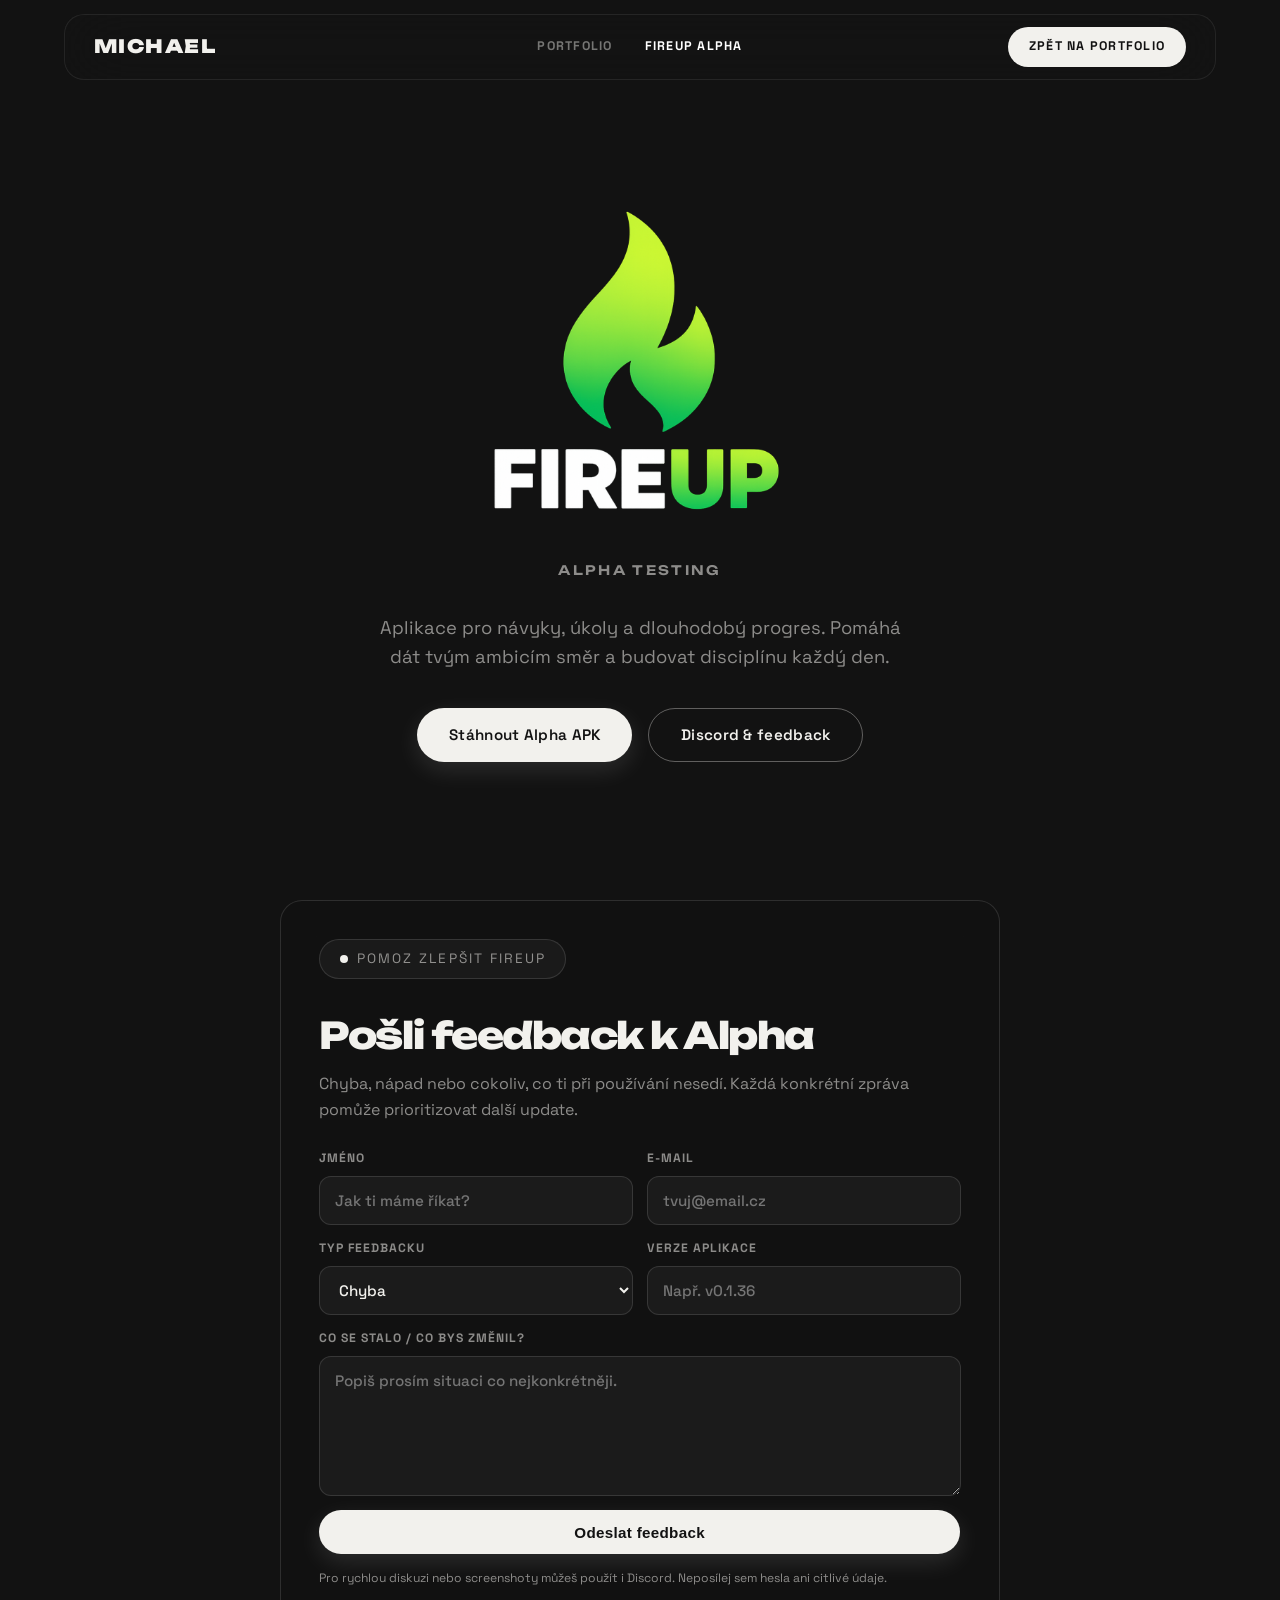
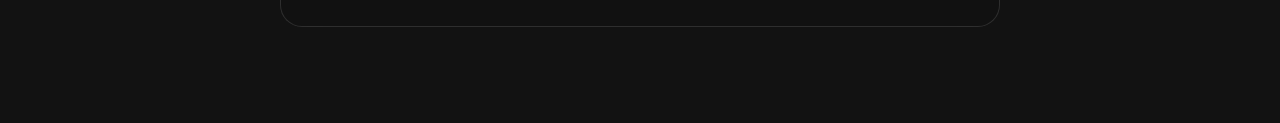
==== commit fbc44e37: "Update FireUp Alpha logo" ====
--- a/fireup-alpha.html
+++ b/fireup-alpha.html
@@ -68,7 +68,7 @@
   </header>
   <main>
     <section class="hero alpha-hero">
-      <img class="alpha-logo" src="assets/fireup-logo-transparent.png" alt="FireUp" />
+      <img class="alpha-logo" src="assets/fireup-logo-alpha.png" alt="FireUp" />
       <p class="alpha-label">ALPHA TESTING</p>
       <p class="hero-desc">Aplikace pro návyky, úkoly a dlouhodobý progres. Pomáhá dát tvým ambicím směr a budovat disciplínu každý den.</p>
       <div class="hero-cta">
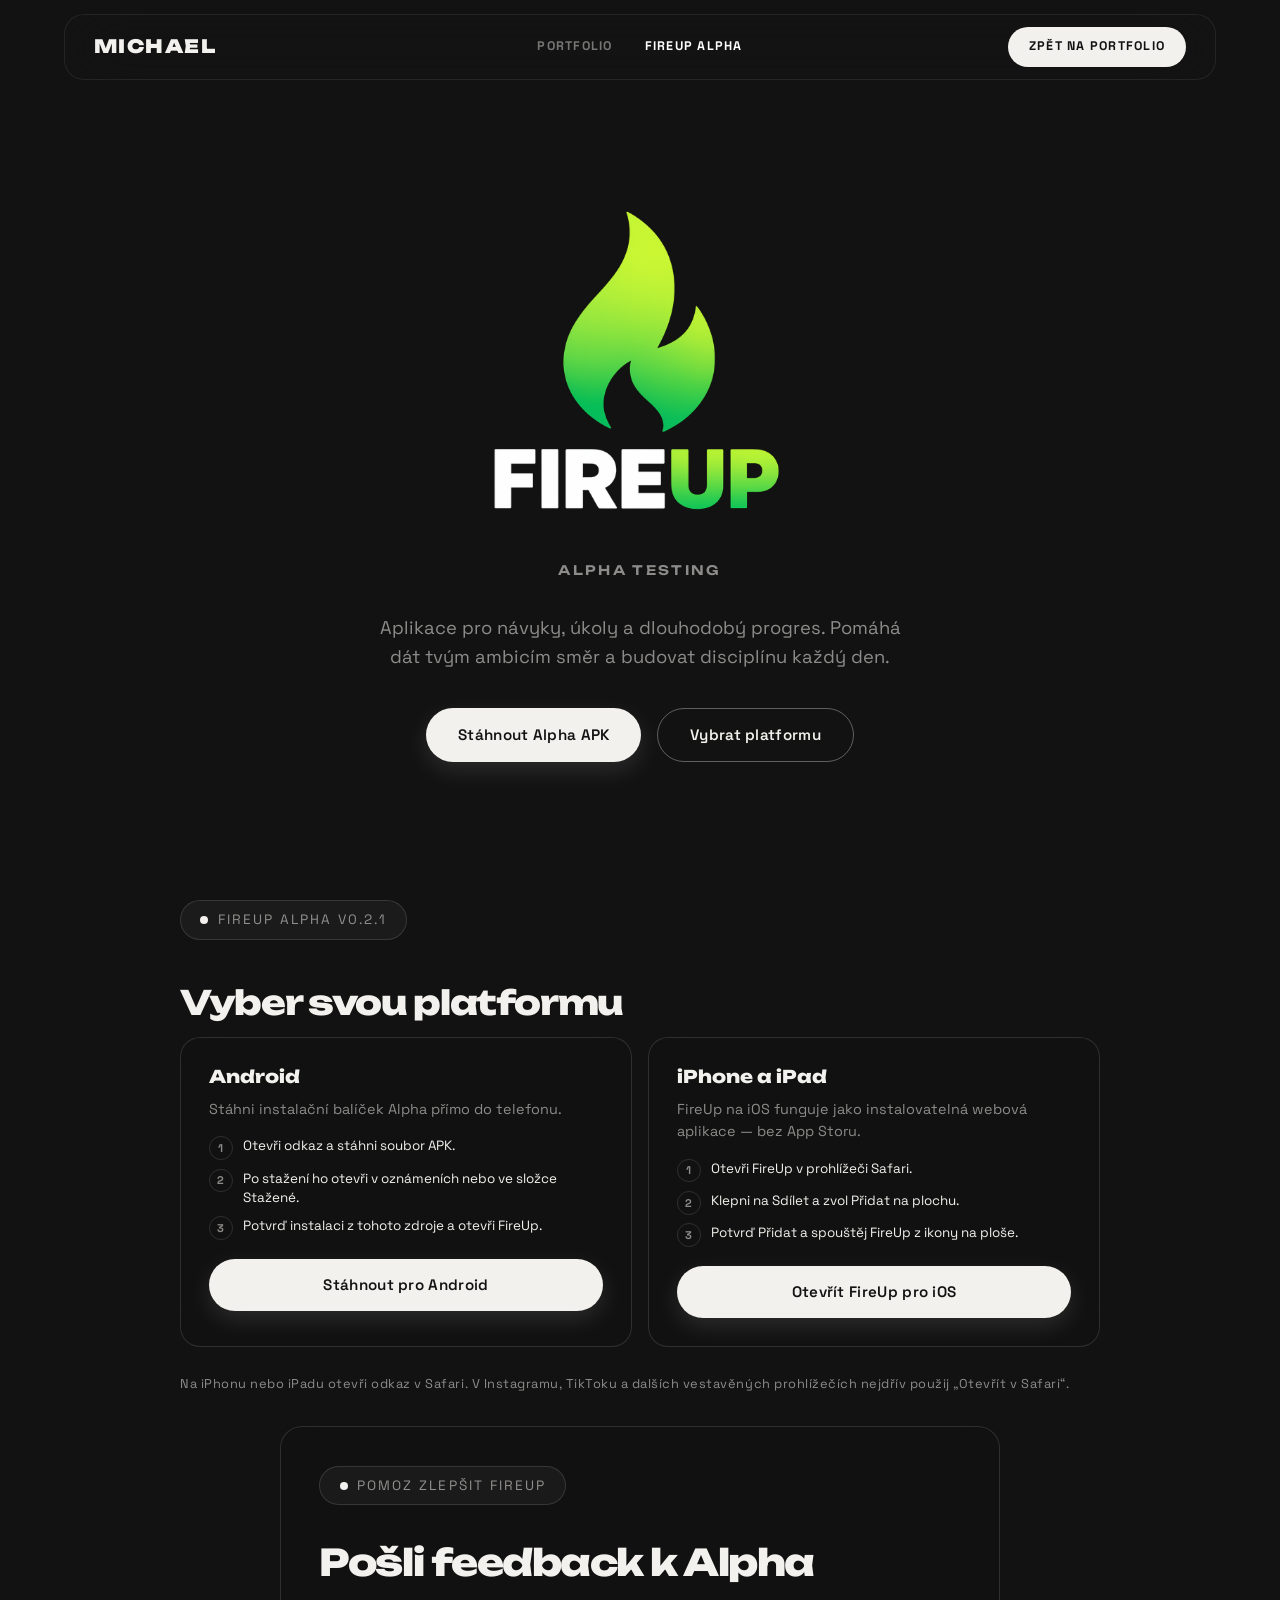
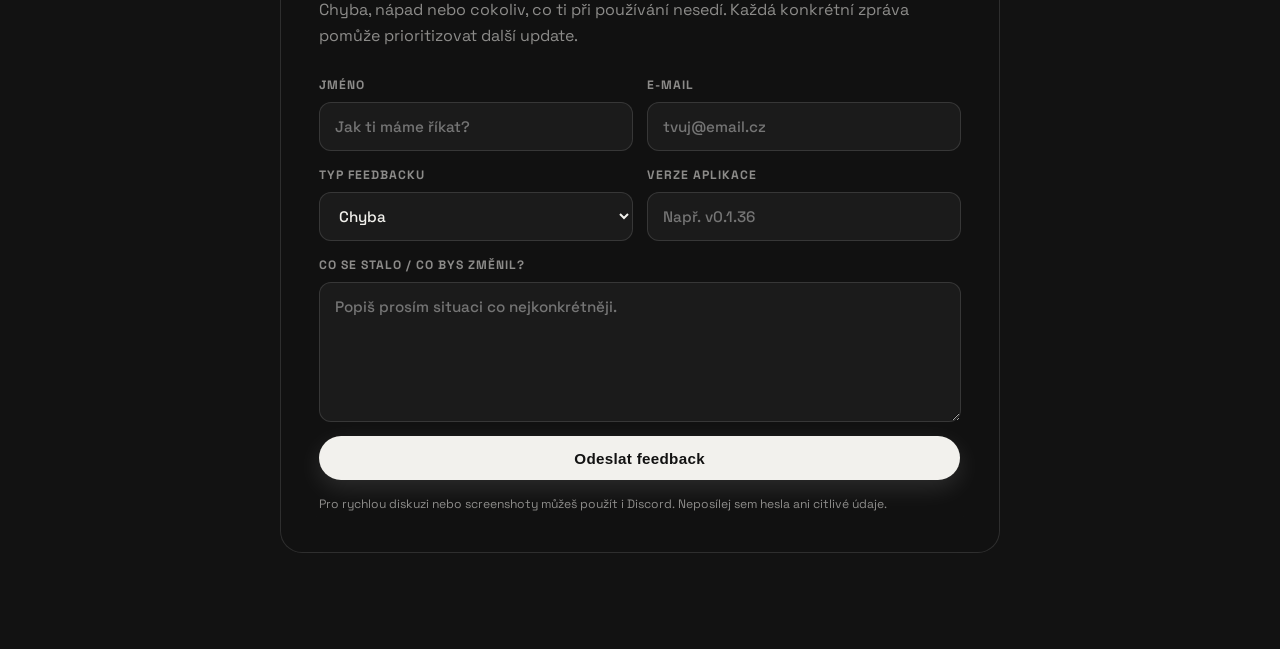
==== commit 71333824: "Add FireUp platform install guides" ====
--- a/fireup-alpha.html
+++ b/fireup-alpha.html
@@ -31,6 +31,18 @@
     .alpha-form input:focus, .alpha-form select:focus, .alpha-form textarea:focus { border-color: rgba(242,241,237,.6); background: rgba(255,255,255,.07); }
     .alpha-form button { border: none; cursor: pointer; }
     .alpha-form-note { margin: 0; color: var(--text-dim); font-size: .76rem; line-height: 1.55; }
+    .alpha-platforms { padding: 0 clamp(1.2rem, 4vw, 3rem) 2rem; }
+    .alpha-platforms-inner { width: min(100%, 920px); margin: 0 auto; }
+    .alpha-platforms-head { margin-bottom: 1rem; }
+    .alpha-platforms-title { margin: .55rem 0 0; font: 800 clamp(1.4rem, 3.4vw, 2.1rem)/1.12 var(--font-display); letter-spacing: -.04em; }
+    .alpha-platforms-grid { display: grid; grid-template-columns: repeat(2, minmax(0, 1fr)); gap: 1rem; }
+    .platform-card { padding: clamp(1.25rem, 3vw, 1.75rem); border: 1px solid var(--border); border-radius: 20px; background: rgba(18,18,18,.62); backdrop-filter: blur(20px); }
+    .platform-card h3 { margin: 0; font: 800 1.1rem/1.2 var(--font-display); }
+    .platform-card p { margin: .65rem 0 1rem; color: var(--text-dim); font-size: .9rem; line-height: 1.55; }
+    .platform-steps { display: grid; gap: .55rem; margin: 0 0 1.2rem; padding: 0; list-style: none; counter-reset: platform-step; }
+    .platform-steps li { display: grid; grid-template-columns: 1.6rem 1fr; gap: .5rem; align-items: start; color: var(--text); font-size: .84rem; line-height: 1.45; }
+    .platform-steps li::before { counter-increment: platform-step; content: counter(platform-step); display: grid; place-items: center; width: 1.35rem; height: 1.35rem; border: 1px solid var(--border); border-radius: 50%; color: var(--text-dim); font-size: .7rem; font-weight: 700; }
+    .platform-card .btn { width: 100%; justify-content: center; }
     @media (max-width: 960px) {
       .alpha-nav .alpha-nav-back { display: inline-flex; font-size: .68rem; padding: .52rem .85rem; }
     }
@@ -43,6 +55,7 @@
       .alpha-note { margin-top: 1.35rem; font-size: .68rem; }
       .alpha-feedback { padding: 0 1rem 4rem; }
       .alpha-form-grid { grid-template-columns: 1fr; }
+      .alpha-platforms-grid { grid-template-columns: 1fr; }
     }
     @media (max-width: 480px) {
       .alpha-nav { left: 10px; right: 10px; }
@@ -73,7 +86,38 @@
       <p class="hero-desc">Aplikace pro návyky, úkoly a dlouhodobý progres. Pomáhá dát tvým ambicím směr a budovat disciplínu každý den.</p>
       <div class="hero-cta">
         <a class="btn btn-primary" href="https://drive.google.com/file/d/1XCFKYwgIGp7cl-cR1j8GHdlt7uGXHxpn/view?usp=sharing" target="_blank" rel="noreferrer">Stáhnout Alpha APK</a>
-        <a class="btn btn-ghost" href="https://discord.gg/AG5q3e22E" target="_blank" rel="noreferrer">Discord &amp; feedback</a>
+        <a class="btn btn-ghost" href="#stahnout">Vybrat platformu</a>
+      </div>
+    </section>
+    <section class="alpha-platforms" id="stahnout" aria-labelledby="platforms-title">
+      <div class="alpha-platforms-inner">
+        <div class="alpha-platforms-head">
+          <p class="hero-eyebrow"><span class="pulse-dot"></span> FireUp Alpha v0.2.1</p>
+          <h2 class="alpha-platforms-title" id="platforms-title">Vyber svou platformu</h2>
+        </div>
+        <div class="alpha-platforms-grid">
+          <article class="platform-card">
+            <h3>Android</h3>
+            <p>Stáhni instalační balíček Alpha přímo do telefonu.</p>
+            <ol class="platform-steps">
+              <li>Otevři odkaz a stáhni soubor APK.</li>
+              <li>Po stažení ho otevři v oznámeních nebo ve složce Stažené.</li>
+              <li>Potvrď instalaci z tohoto zdroje a otevři FireUp.</li>
+            </ol>
+            <a class="btn btn-primary" href="https://drive.google.com/file/d/1XCFKYwgIGp7cl-cR1j8GHdlt7uGXHxpn/view?usp=sharing" target="_blank" rel="noreferrer">Stáhnout pro Android</a>
+          </article>
+          <article class="platform-card">
+            <h3>iPhone a iPad</h3>
+            <p>FireUp na iOS funguje jako instalovatelná webová aplikace — bez App Storu.</p>
+            <ol class="platform-steps">
+              <li>Otevři FireUp v prohlížeči Safari.</li>
+              <li>Klepni na Sdílet a zvol Přidat na plochu.</li>
+              <li>Potvrď Přidat a spouštěj FireUp z ikony na ploše.</li>
+            </ol>
+            <a class="btn btn-primary" href="https://fireup-8c9b8--pwa-alpha-cjvpzbfy.web.app" target="_blank" rel="noreferrer">Otevřít FireUp pro iOS</a>
+          </article>
+        </div>
+        <p class="alpha-note">Na iPhonu nebo iPadu otevři odkaz v Safari. V Instagramu, TikToku a dalších vestavěných prohlížečích nejdřív použij „Otevřít v Safari“.</p>
       </div>
     </section>
     <section class="alpha-feedback" aria-labelledby="feedback-title">
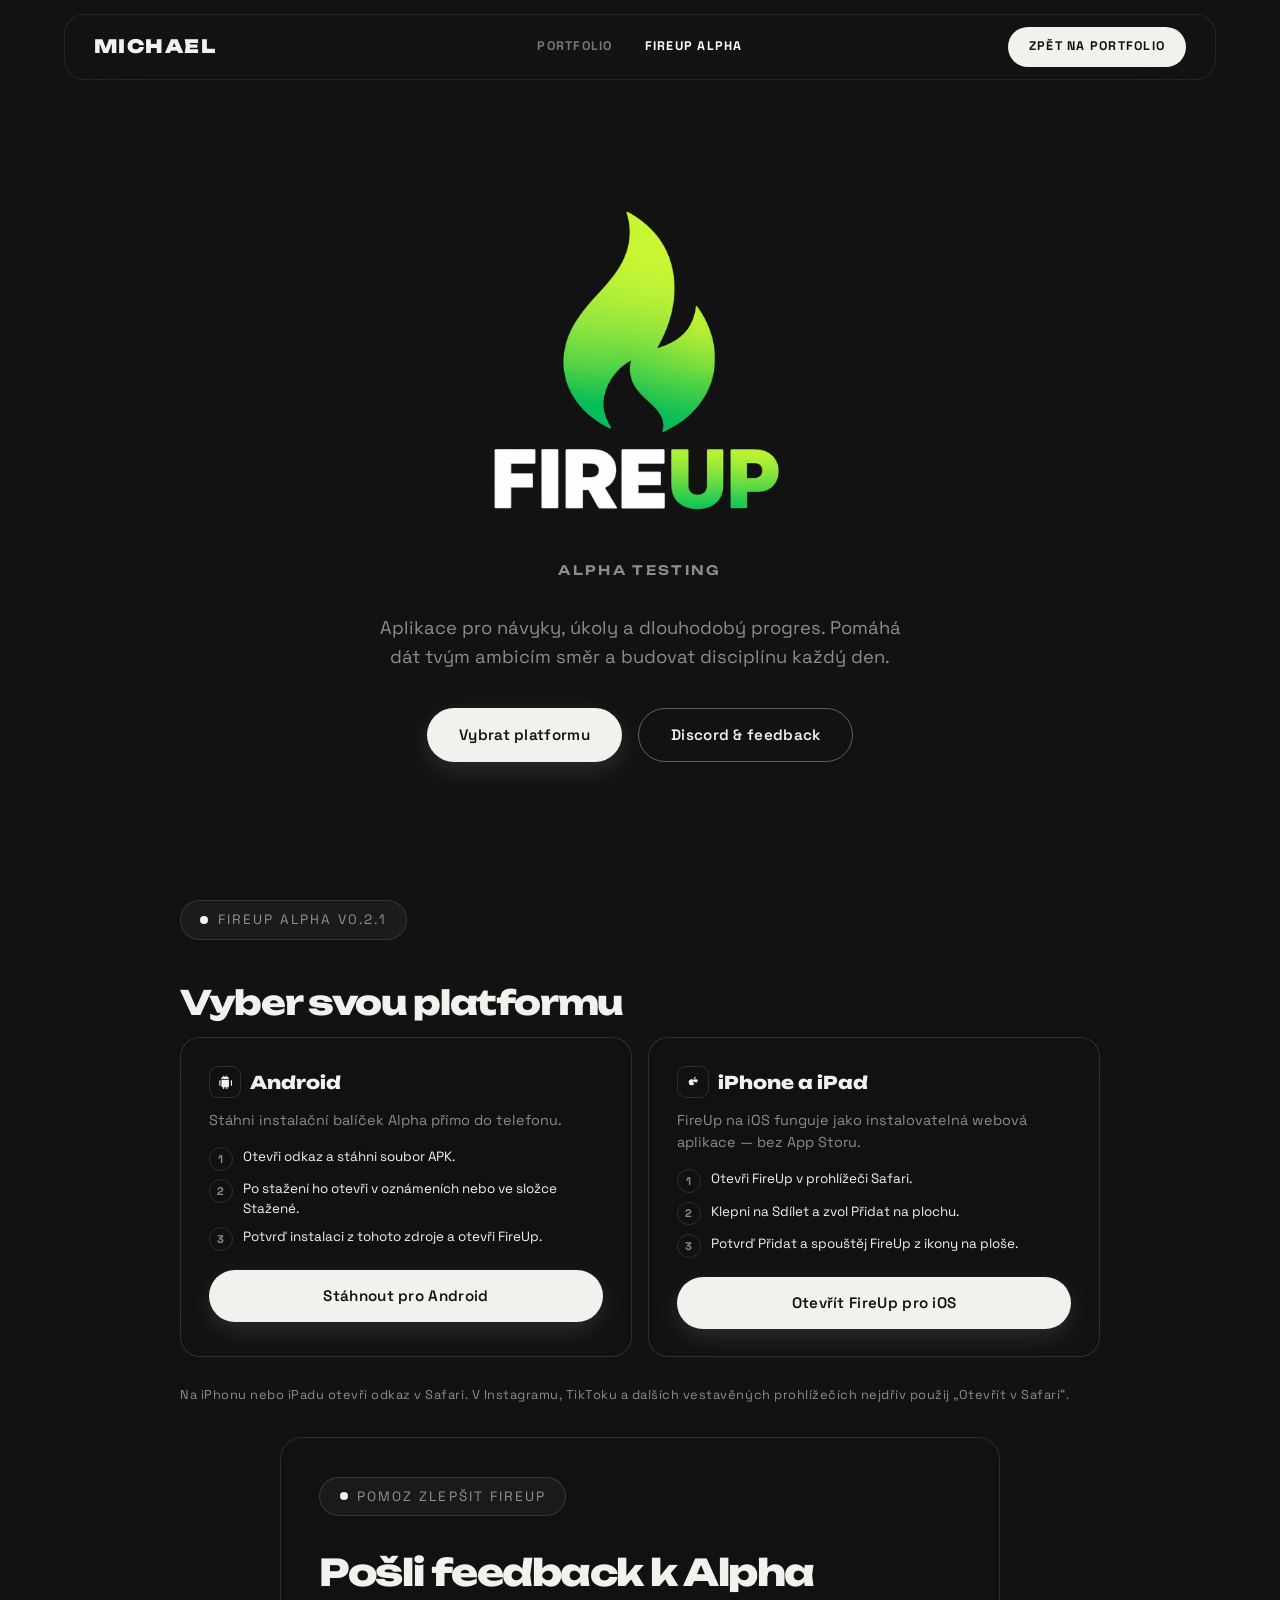
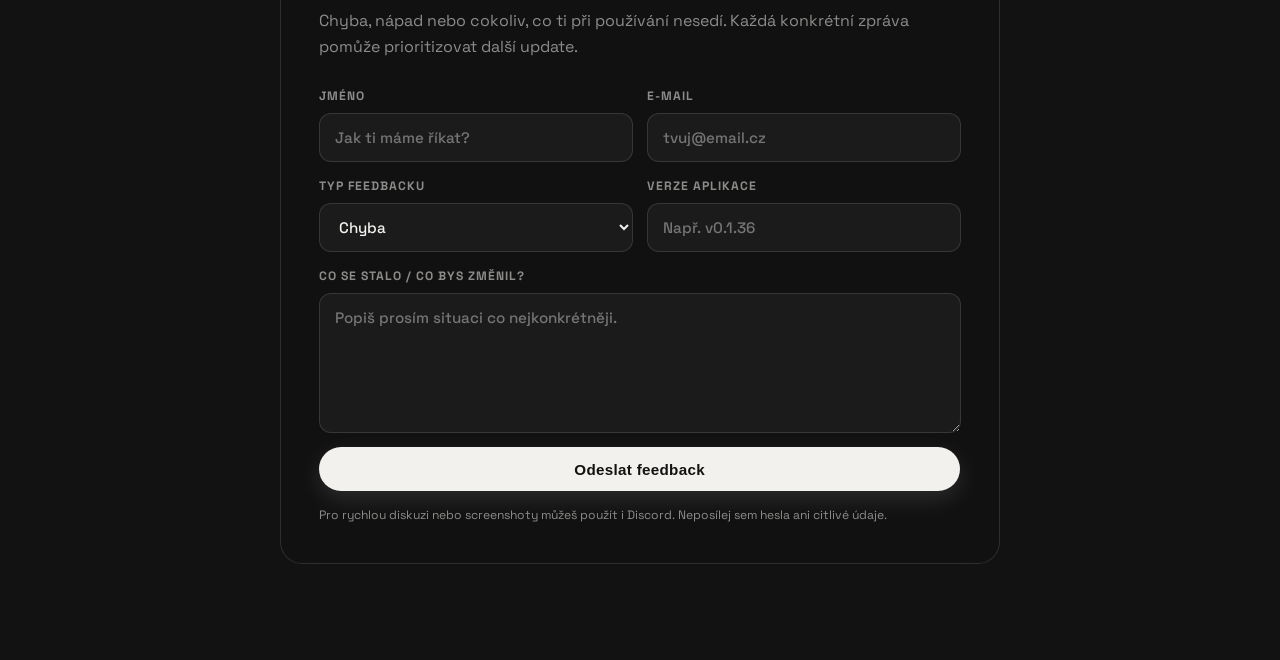
==== commit f08b2e8e: "Refine FireUp platform selection" ====
--- a/fireup-alpha.html
+++ b/fireup-alpha.html
@@ -37,7 +37,9 @@
     .alpha-platforms-title { margin: .55rem 0 0; font: 800 clamp(1.4rem, 3.4vw, 2.1rem)/1.12 var(--font-display); letter-spacing: -.04em; }
     .alpha-platforms-grid { display: grid; grid-template-columns: repeat(2, minmax(0, 1fr)); gap: 1rem; }
     .platform-card { padding: clamp(1.25rem, 3vw, 1.75rem); border: 1px solid var(--border); border-radius: 20px; background: rgba(18,18,18,.62); backdrop-filter: blur(20px); }
-    .platform-card h3 { margin: 0; font: 800 1.1rem/1.2 var(--font-display); }
+    .platform-card h3 { display: flex; align-items: center; gap: .58rem; margin: 0; font: 800 1.1rem/1.2 var(--font-display); }
+    .platform-icon { display: grid; place-items: center; width: 2rem; height: 2rem; border: 1px solid var(--border); border-radius: 9px; color: var(--text); }
+    .platform-icon svg { width: 1.15rem; height: 1.15rem; fill: currentColor; }
     .platform-card p { margin: .65rem 0 1rem; color: var(--text-dim); font-size: .9rem; line-height: 1.55; }
     .platform-steps { display: grid; gap: .55rem; margin: 0 0 1.2rem; padding: 0; list-style: none; counter-reset: platform-step; }
     .platform-steps li { display: grid; grid-template-columns: 1.6rem 1fr; gap: .5rem; align-items: start; color: var(--text); font-size: .84rem; line-height: 1.45; }
@@ -85,8 +87,8 @@
       <p class="alpha-label">ALPHA TESTING</p>
       <p class="hero-desc">Aplikace pro návyky, úkoly a dlouhodobý progres. Pomáhá dát tvým ambicím směr a budovat disciplínu každý den.</p>
       <div class="hero-cta">
-        <a class="btn btn-primary" href="https://drive.google.com/file/d/1XCFKYwgIGp7cl-cR1j8GHdlt7uGXHxpn/view?usp=sharing" target="_blank" rel="noreferrer">Stáhnout Alpha APK</a>
-        <a class="btn btn-ghost" href="#stahnout">Vybrat platformu</a>
+        <a class="btn btn-primary" href="#stahnout">Vybrat platformu</a>
+        <a class="btn btn-ghost" href="https://discord.gg/AG5q3e22E" target="_blank" rel="noreferrer">Discord &amp; feedback</a>
       </div>
     </section>
     <section class="alpha-platforms" id="stahnout" aria-labelledby="platforms-title">
@@ -97,7 +99,7 @@
         </div>
         <div class="alpha-platforms-grid">
           <article class="platform-card">
-            <h3>Android</h3>
+            <h3><span class="platform-icon" aria-hidden="true"><svg viewBox="0 0 24 24"><path d="M7.1 9.1h9.8v8.1c0 .8-.6 1.4-1.4 1.4h-.7v2.2h-1.5v-2.2h-2.6v2.2H9.2v-2.2h-.7c-.8 0-1.4-.6-1.4-1.4V9.1Zm1.7-4.3 1-1.5.6.4-.8 1.2c.7-.3 1.5-.4 2.3-.4s1.6.1 2.3.4l-.8-1.2.6-.4 1 1.5c1.3.7 2.1 2 2.1 3.5H6.7c0-1.5.8-2.8 2.1-3.5ZM9.6 6.5a.55.55 0 1 0 0 1.1.55.55 0 0 0 0-1.1Zm4.8 0a.55.55 0 1 0 0 1.1.55.55 0 0 0 0-1.1ZM4.6 9.5h1.2v7.1H5c-.4 0-.7-.3-.7-.7V10.2c0-.4.1-.7.3-.7Zm14.8 0h1.2c.2 0 .3.3.3.7v5.7c0 .4-.3.7-.7.7h-.8V9.5Z"/></svg></span>Android</h3>
             <p>Stáhni instalační balíček Alpha přímo do telefonu.</p>
             <ol class="platform-steps">
               <li>Otevři odkaz a stáhni soubor APK.</li>
@@ -107,7 +109,7 @@
             <a class="btn btn-primary" href="https://drive.google.com/file/d/1XCFKYwgIGp7cl-cR1j8GHdlt7uGXHxpn/view?usp=sharing" target="_blank" rel="noreferrer">Stáhnout pro Android</a>
           </article>
           <article class="platform-card">
-            <h3>iPhone a iPad</h3>
+            <h3><span class="platform-icon" aria-hidden="true"><svg viewBox="0 0 24 24"><path d="M16.7 12.8c0-2 1.6-3 1.7-3.1-.9-1.4-2.4-1.6-2.9-1.6-1.2-.1-2.4.7-3 .7-.6 0-1.6-.7-2.6-.7-1.4 0-2.7.8-3.4 2-.7 1.3-.2 3.3.5 4.5.4.6.8 1.3 1.4 1.3.6 0 .8-.4 1.5-.4s.9.4 1.5.4c.6 0 1-.6 1.4-1.2.4-.7.6-1.3.6-1.3-.1 0-1.8-.7-1.8-2.6Zm-2-5.9c.4-.5.7-1.2.6-1.9-.6 0-1.4.4-1.8.9-.4.5-.7 1.2-.6 1.8.7.1 1.4-.3 1.8-.8Z"/></svg></span>iPhone a iPad</h3>
             <p>FireUp na iOS funguje jako instalovatelná webová aplikace — bez App Storu.</p>
             <ol class="platform-steps">
               <li>Otevři FireUp v prohlížeči Safari.</li>
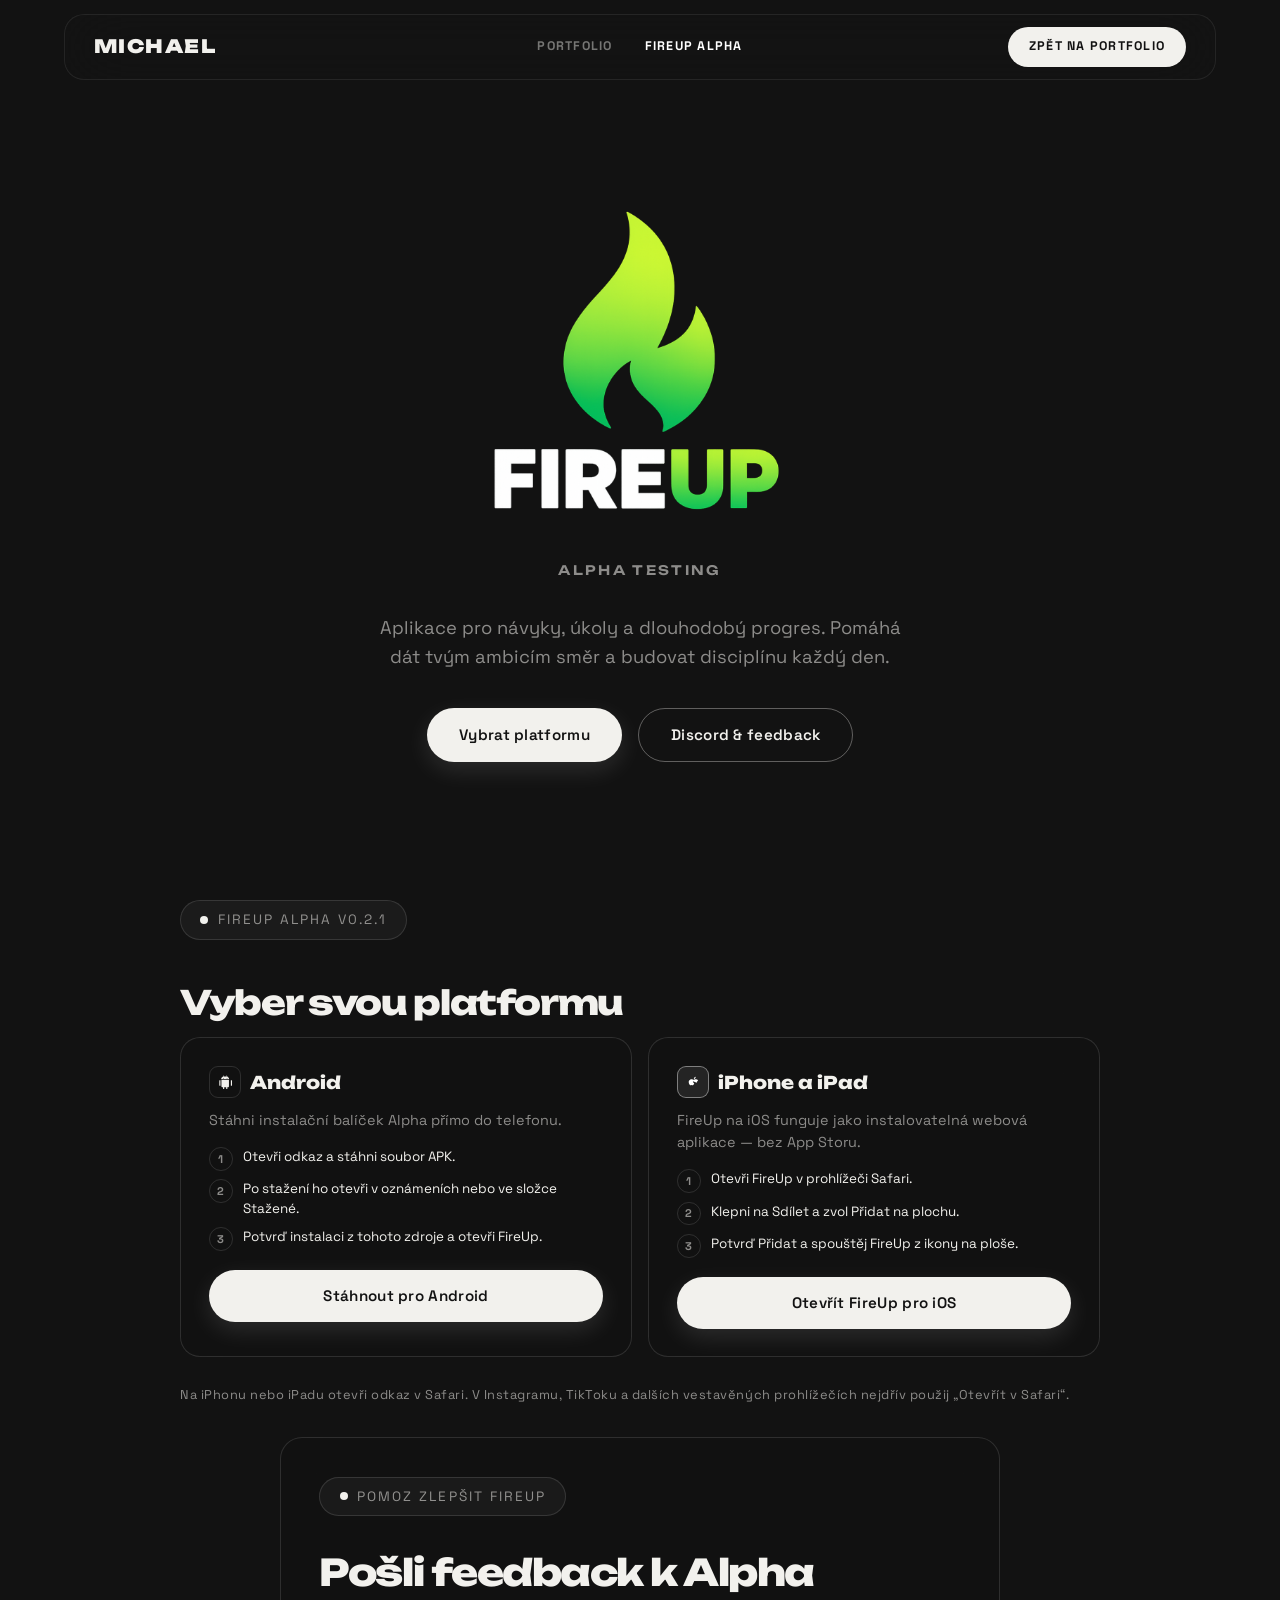
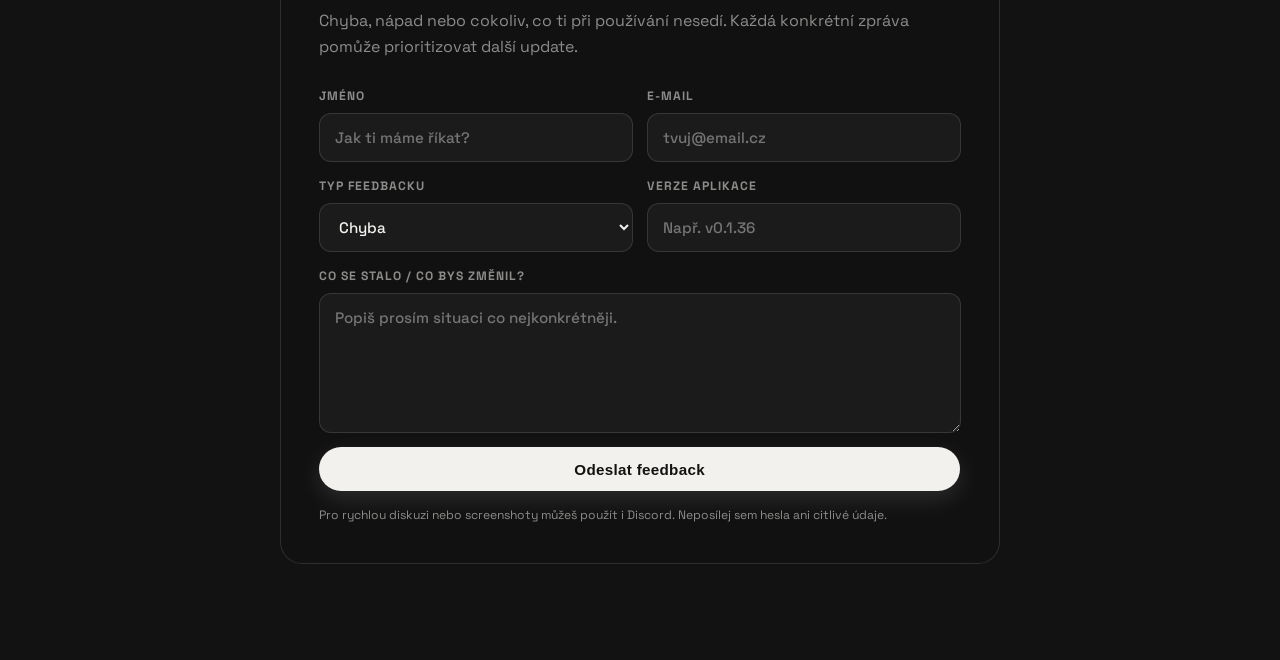
==== commit e37223e0: "Style Apple platform icon" ====
--- a/fireup-alpha.html
+++ b/fireup-alpha.html
@@ -40,6 +40,7 @@
     .platform-card h3 { display: flex; align-items: center; gap: .58rem; margin: 0; font: 800 1.1rem/1.2 var(--font-display); }
     .platform-icon { display: grid; place-items: center; width: 2rem; height: 2rem; border: 1px solid var(--border); border-radius: 9px; color: var(--text); }
     .platform-icon svg { width: 1.15rem; height: 1.15rem; fill: currentColor; }
+    .platform-icon--apple { color: #fff; border-color: rgba(255,255,255,.42); background: rgba(255,255,255,.08); }
     .platform-card p { margin: .65rem 0 1rem; color: var(--text-dim); font-size: .9rem; line-height: 1.55; }
     .platform-steps { display: grid; gap: .55rem; margin: 0 0 1.2rem; padding: 0; list-style: none; counter-reset: platform-step; }
     .platform-steps li { display: grid; grid-template-columns: 1.6rem 1fr; gap: .5rem; align-items: start; color: var(--text); font-size: .84rem; line-height: 1.45; }
@@ -109,7 +110,7 @@
             <a class="btn btn-primary" href="https://drive.google.com/file/d/1XCFKYwgIGp7cl-cR1j8GHdlt7uGXHxpn/view?usp=sharing" target="_blank" rel="noreferrer">Stáhnout pro Android</a>
           </article>
           <article class="platform-card">
-            <h3><span class="platform-icon" aria-hidden="true"><svg viewBox="0 0 24 24"><path d="M16.7 12.8c0-2 1.6-3 1.7-3.1-.9-1.4-2.4-1.6-2.9-1.6-1.2-.1-2.4.7-3 .7-.6 0-1.6-.7-2.6-.7-1.4 0-2.7.8-3.4 2-.7 1.3-.2 3.3.5 4.5.4.6.8 1.3 1.4 1.3.6 0 .8-.4 1.5-.4s.9.4 1.5.4c.6 0 1-.6 1.4-1.2.4-.7.6-1.3.6-1.3-.1 0-1.8-.7-1.8-2.6Zm-2-5.9c.4-.5.7-1.2.6-1.9-.6 0-1.4.4-1.8.9-.4.5-.7 1.2-.6 1.8.7.1 1.4-.3 1.8-.8Z"/></svg></span>iPhone a iPad</h3>
+            <h3><span class="platform-icon platform-icon--apple" aria-label="Apple"><svg viewBox="0 0 24 24"><path d="M16.7 12.8c0-2 1.6-3 1.7-3.1-.9-1.4-2.4-1.6-2.9-1.6-1.2-.1-2.4.7-3 .7-.6 0-1.6-.7-2.6-.7-1.4 0-2.7.8-3.4 2-.7 1.3-.2 3.3.5 4.5.4.6.8 1.3 1.4 1.3.6 0 .8-.4 1.5-.4s.9.4 1.5.4c.6 0 1-.6 1.4-1.2.4-.7.6-1.3.6-1.3-.1 0-1.8-.7-1.8-2.6Zm-2-5.9c.4-.5.7-1.2.6-1.9-.6 0-1.4.4-1.8.9-.4.5-.7 1.2-.6 1.8.7.1 1.4-.3 1.8-.8Z"/></svg></span>iPhone a iPad</h3>
             <p>FireUp na iOS funguje jako instalovatelná webová aplikace — bez App Storu.</p>
             <ol class="platform-steps">
               <li>Otevři FireUp v prohlížeči Safari.</li>
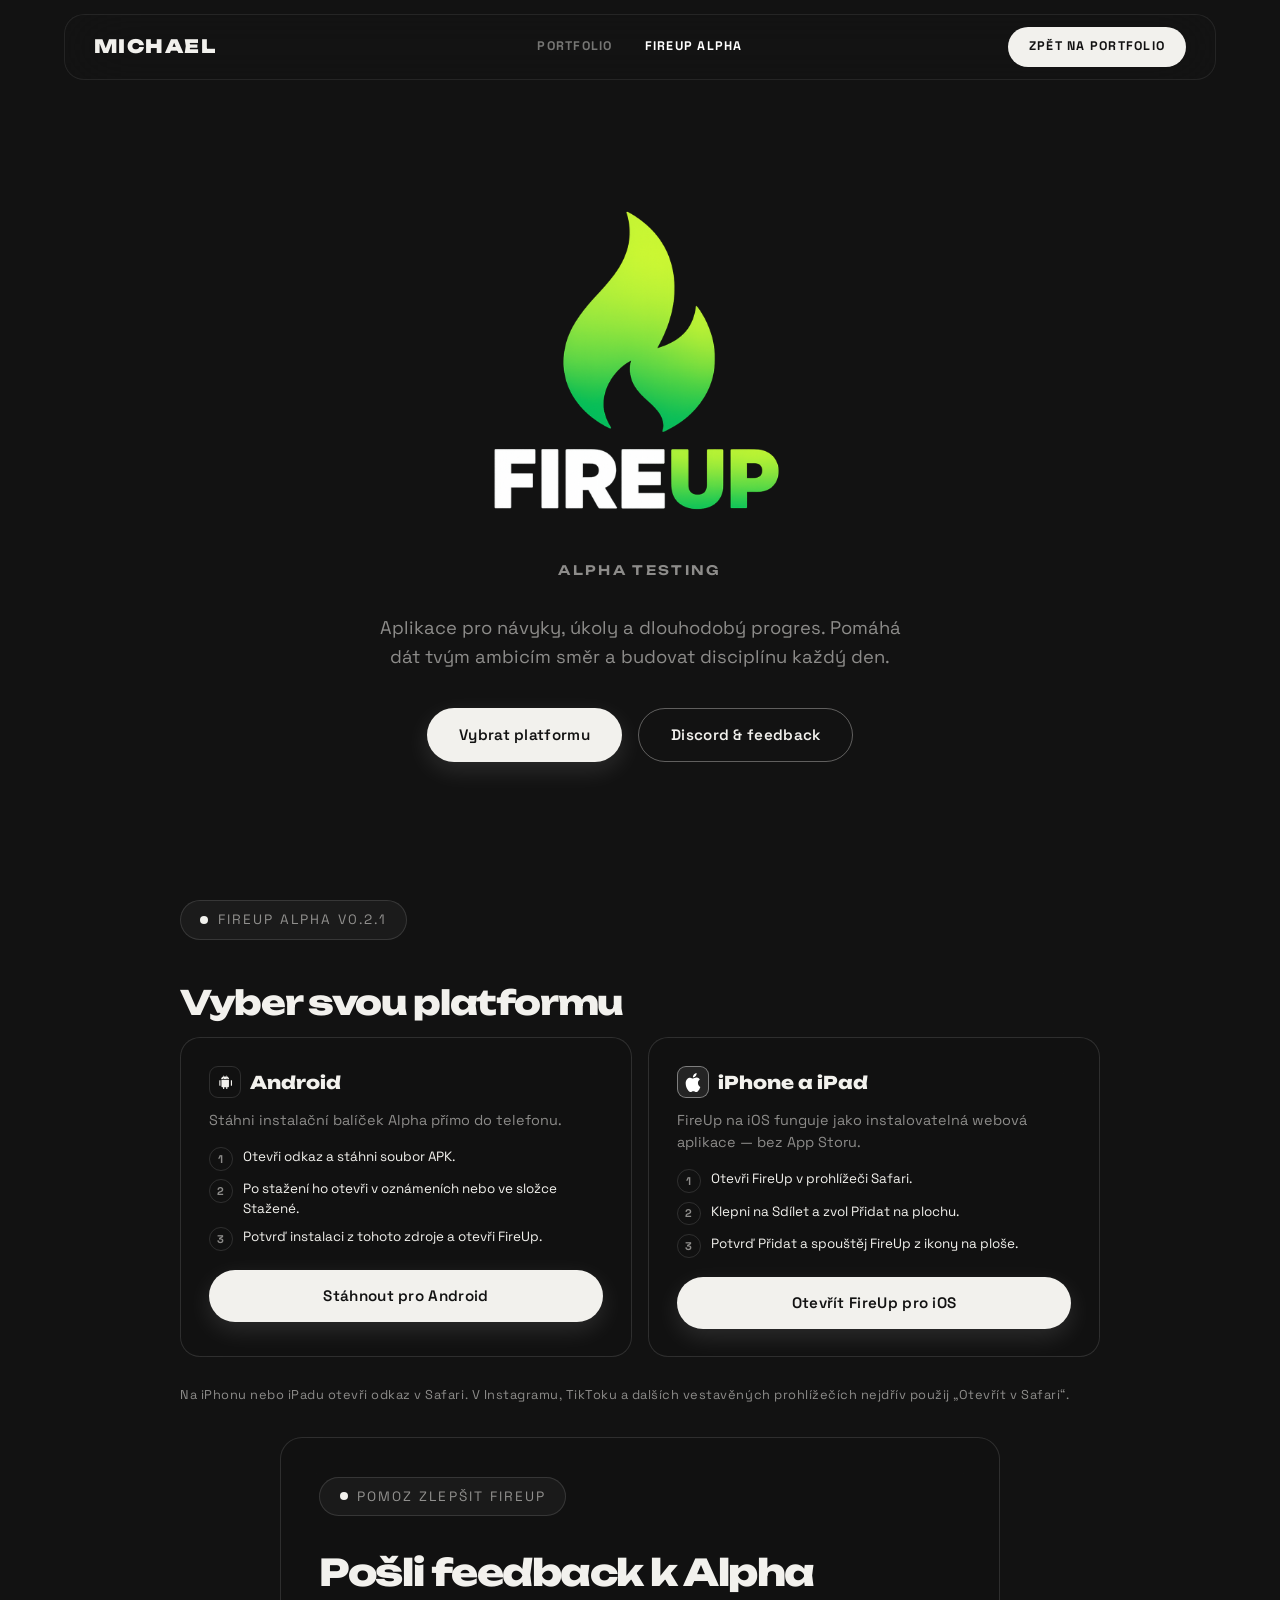
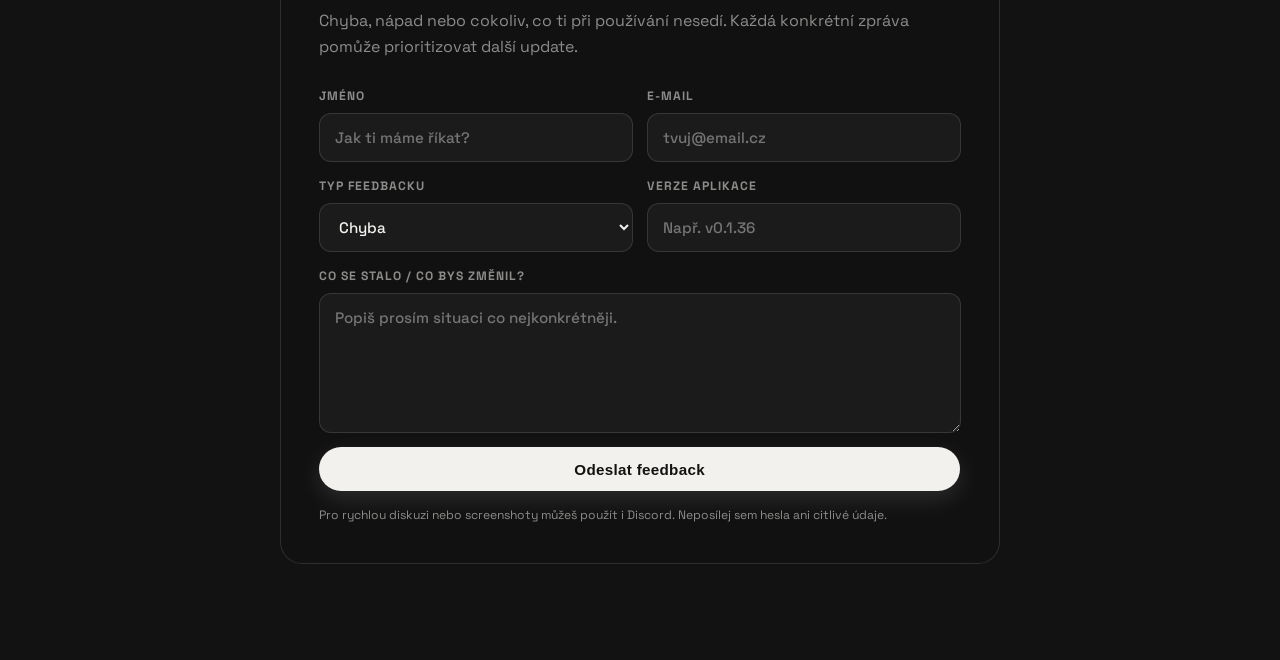
==== commit 35e4d5b8: "Use provided Apple logo asset" ====
--- a/fireup-alpha.html
+++ b/fireup-alpha.html
@@ -39,7 +39,9 @@
     .platform-card { padding: clamp(1.25rem, 3vw, 1.75rem); border: 1px solid var(--border); border-radius: 20px; background: rgba(18,18,18,.62); backdrop-filter: blur(20px); }
     .platform-card h3 { display: flex; align-items: center; gap: .58rem; margin: 0; font: 800 1.1rem/1.2 var(--font-display); }
     .platform-icon { display: grid; place-items: center; width: 2rem; height: 2rem; border: 1px solid var(--border); border-radius: 9px; color: var(--text); }
-    .platform-icon svg { width: 1.15rem; height: 1.15rem; fill: currentColor; }
+    .platform-icon svg, .platform-icon img { width: 1.15rem; height: 1.15rem; }
+    .platform-icon svg { fill: currentColor; }
+    .platform-icon--apple img { filter: brightness(0) invert(1); }
     .platform-icon--apple { color: #fff; border-color: rgba(255,255,255,.42); background: rgba(255,255,255,.08); }
     .platform-card p { margin: .65rem 0 1rem; color: var(--text-dim); font-size: .9rem; line-height: 1.55; }
     .platform-steps { display: grid; gap: .55rem; margin: 0 0 1.2rem; padding: 0; list-style: none; counter-reset: platform-step; }
@@ -110,7 +112,7 @@
             <a class="btn btn-primary" href="https://drive.google.com/file/d/1XCFKYwgIGp7cl-cR1j8GHdlt7uGXHxpn/view?usp=sharing" target="_blank" rel="noreferrer">Stáhnout pro Android</a>
           </article>
           <article class="platform-card">
-            <h3><span class="platform-icon platform-icon--apple" aria-label="Apple"><svg viewBox="0 0 24 24"><path d="M16.7 12.8c0-2 1.6-3 1.7-3.1-.9-1.4-2.4-1.6-2.9-1.6-1.2-.1-2.4.7-3 .7-.6 0-1.6-.7-2.6-.7-1.4 0-2.7.8-3.4 2-.7 1.3-.2 3.3.5 4.5.4.6.8 1.3 1.4 1.3.6 0 .8-.4 1.5-.4s.9.4 1.5.4c.6 0 1-.6 1.4-1.2.4-.7.6-1.3.6-1.3-.1 0-1.8-.7-1.8-2.6Zm-2-5.9c.4-.5.7-1.2.6-1.9-.6 0-1.4.4-1.8.9-.4.5-.7 1.2-.6 1.8.7.1 1.4-.3 1.8-.8Z"/></svg></span>iPhone a iPad</h3>
+            <h3><span class="platform-icon platform-icon--apple" aria-label="Apple"><img src="assets/apple-logo.svg" alt="" /></span>iPhone a iPad</h3>
             <p>FireUp na iOS funguje jako instalovatelná webová aplikace — bez App Storu.</p>
             <ol class="platform-steps">
               <li>Otevři FireUp v prohlížeči Safari.</li>
